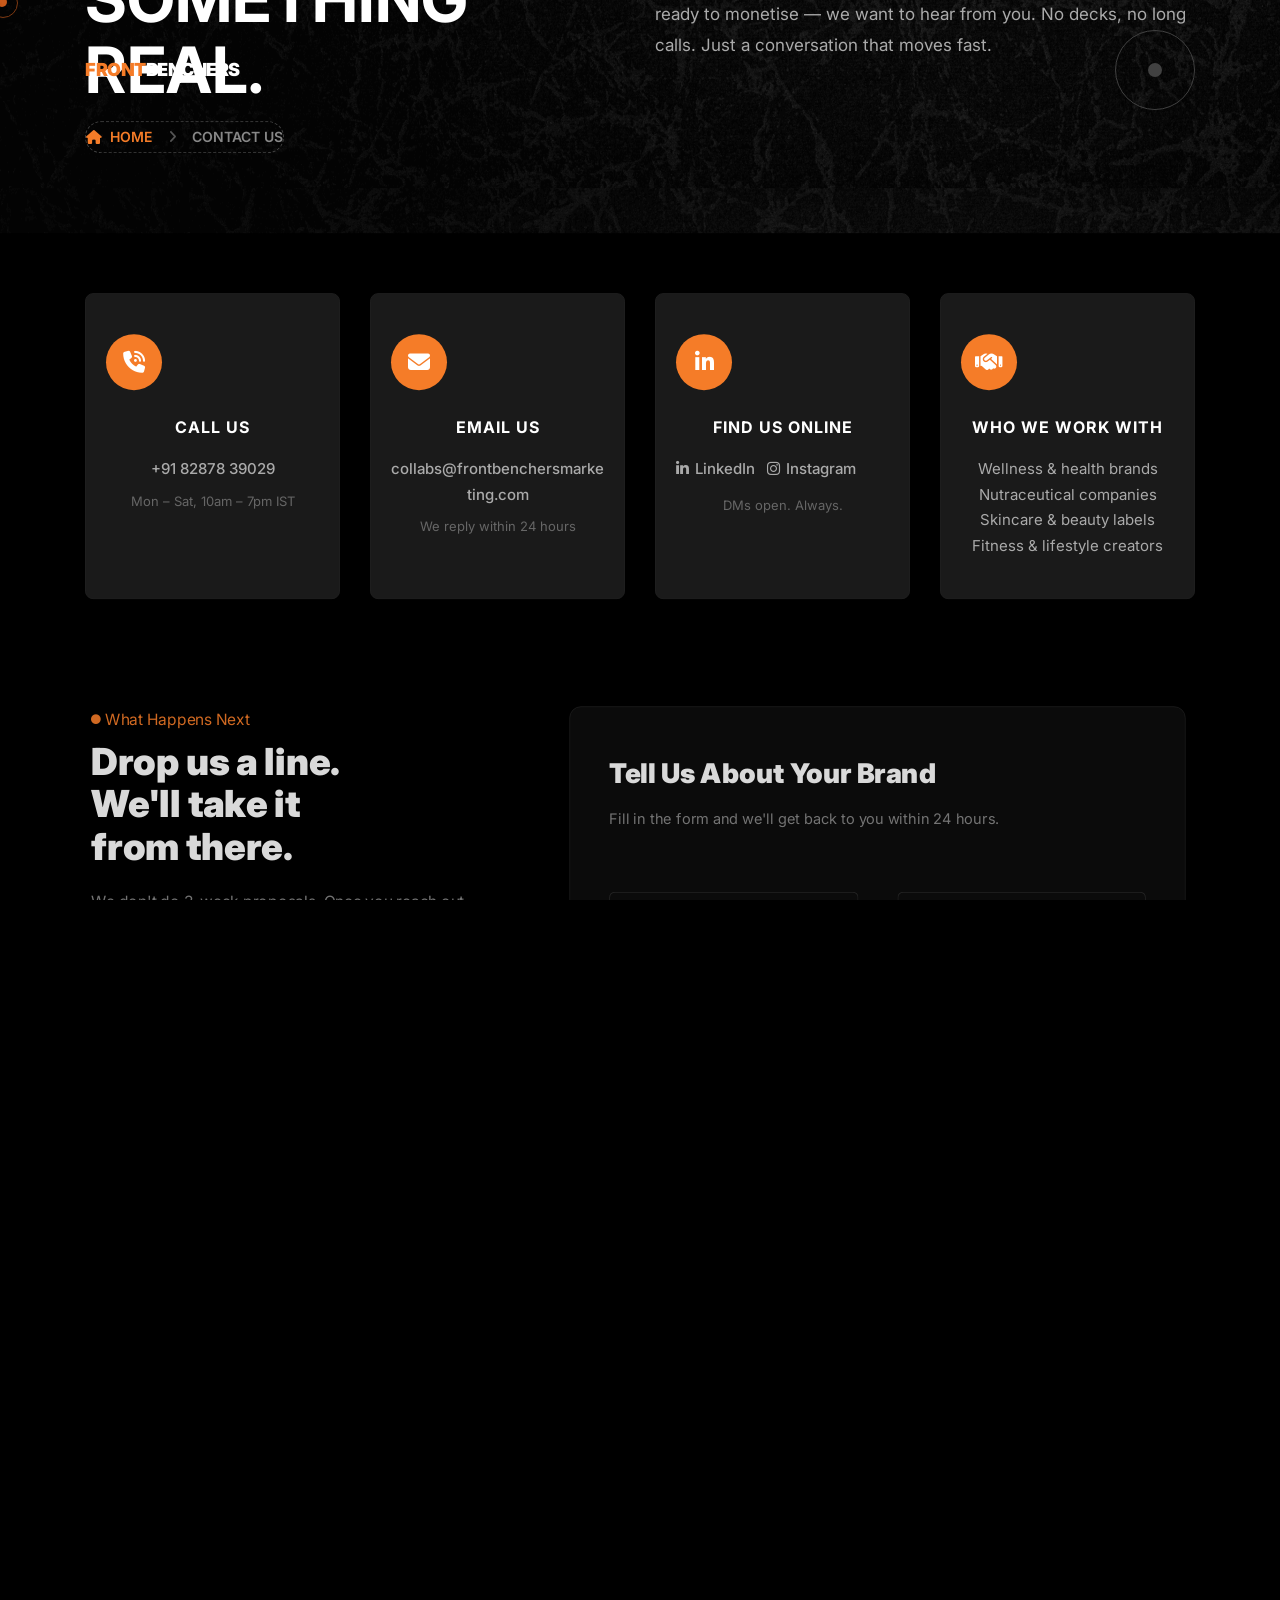
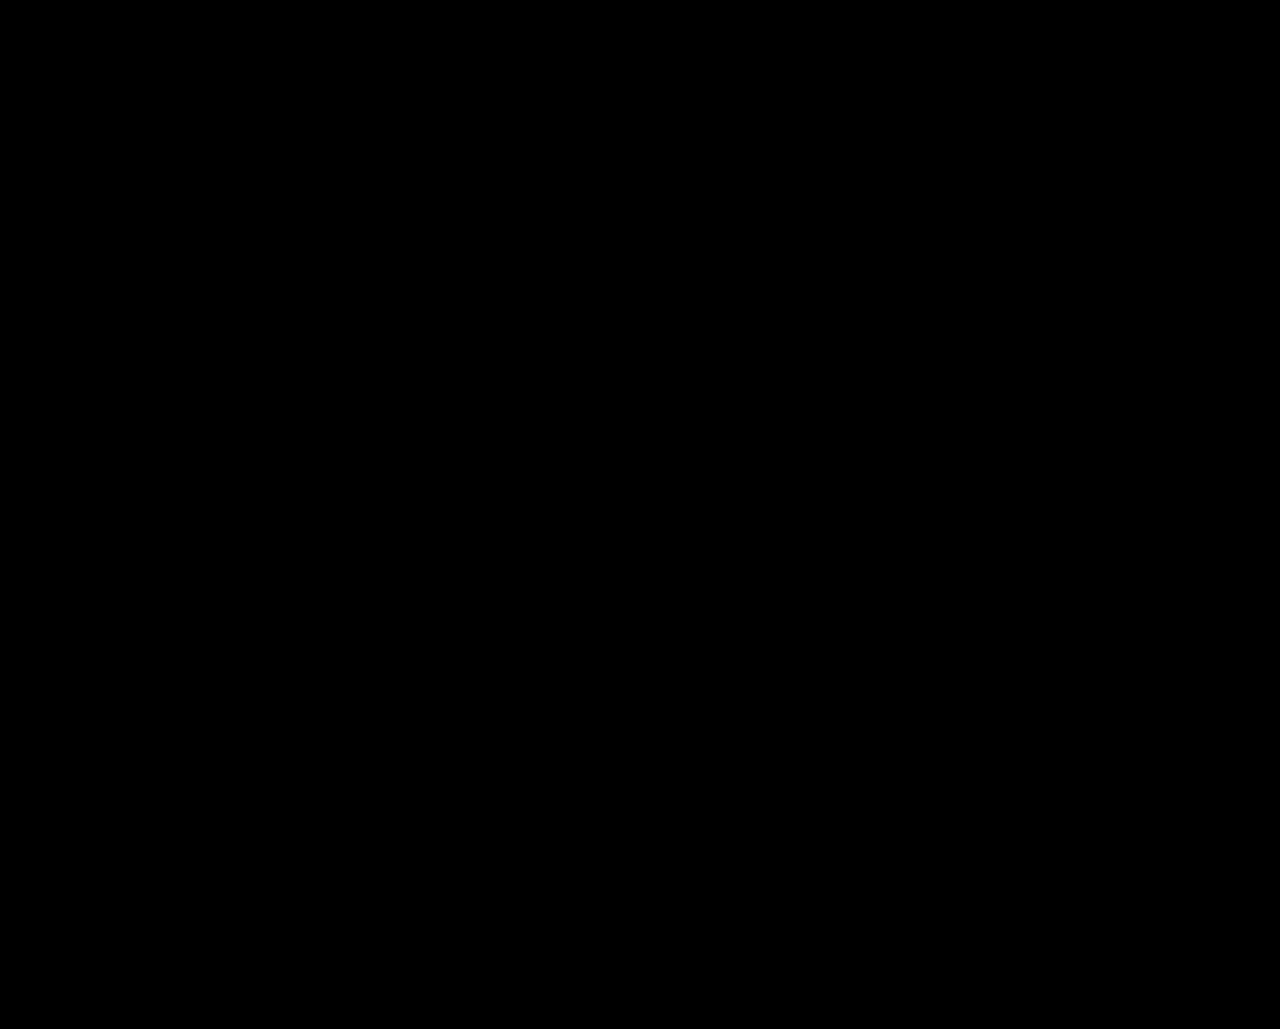
==== contact-us.html @ 35b7f0b0 "Initial commit: FrontBenchers website Static website for FrontBenchers Marketing — India's wellness " ====
<!DOCTYPE html>
<html lang="en">

<head>
   <meta charset="UTF-8">
   <meta http-equiv="X-UA-Compatible" content="IE=edge">
   <meta name="viewport" content="width=device-width, initial-scale=1.0">
   <link rel="shortcut icon" href="assets/images/favicon.png" type="image/x-icon">
   <title>Contact — FrontBenchers Wellness Influencer Marketing Agency</title>
   <meta name="keywords" content="contact frontbenchers, wellness influencer marketing agency contact, brand collaboration India">
   <meta name="description" content="Ready to connect your brand with India's top wellness creators? Reach out to FrontBenchers — we respond fast and get campaigns moving.">
   <link rel="stylesheet" href="assets/vendor/bootstrap/css/bootstrap.min.css">
   <link rel="stylesheet" href="assets/vendor/glyyphter/css/xpovio.css">
   <link rel="stylesheet" href="assets/vendor/font-awesome/css/all.css">
   <link rel="stylesheet" href="assets/vendor/nice-select/css/nice-select.css">
   <link rel="stylesheet" href="assets/vendor/magnific-popup/css/magnific-popup.css">
   <link rel="stylesheet" href="assets/vendor/slick/css/slick.css">
   <link rel="stylesheet" href="assets/css/main.min.css">
   <style>
      /* ===== FrontBenchers Brand Overrides ===== */
      .btn--primary,
      .btn--primary:hover { background: #f57c28 !important; border-color: #f57c28 !important; }
      .sub-title, .sub-title i, a.sub-title { color: #f57c28 !important; }
      .progress-wrap svg path { stroke: #f57c28 !important; }

      /* ===== FrontBenchers text logo ===== */
      .fb-logo { display: flex; align-items: center; gap: 0; text-decoration: none !important; line-height: 1; }
      .fb-logo span.fb-logo-front { font-size: 18px; font-weight: 900; letter-spacing: -0.5px; color: #f57c28; font-family: 'Inter', sans-serif; }
      .fb-logo span.fb-logo-benchers { font-size: 18px; font-weight: 900; letter-spacing: -0.5px; color: #fff; font-family: 'Inter', sans-serif; }

      /* ===== Contact info cards ===== */
      .contact-m__single { padding: 36px 28px; border: 1px solid #1e1e1e; border-radius: 8px; height: 100%; transition: border-color 0.3s; }
      .contact-m__single:hover { border-color: #f57c28; }
      .contact-m__single .thumb { width: 56px; height: 56px; background: #f57c28; border-radius: 50%; display: flex; align-items: center; justify-content: center; margin-bottom: 20px; }
      .contact-m__single .thumb i { font-size: 22px; color: #fff; }
      .contact-m__single h4 { font-size: 16px; font-weight: 700; text-transform: uppercase; letter-spacing: 1px; margin-bottom: 12px; color: #fff; }
      .contact-m__single p, .contact-m__single a { color: #aaa; font-size: 15px; line-height: 1.7; display: block; transition: color 0.3s; }
      .contact-m__single a:hover { color: #f57c28; }

      /* ===== Contact form ===== */
      .contact-main__form h3 { font-size: 28px; font-weight: 800; margin-bottom: 12px; }
      .contact-main__form .group-input { margin-bottom: 16px; }
      .contact-main__form .group-wrapper { display: grid; grid-template-columns: 1fr 1fr; gap: 16px; margin-bottom: 16px; }
      @media (max-width: 575px) { .contact-main__form .group-wrapper { grid-template-columns: 1fr; } }
      .contact-main__form input,
      .contact-main__form textarea,
      .contact-main__form select { width: 100%; background: #111; border: 1px solid #2a2a2a; color: #fff; padding: 14px 18px; border-radius: 6px; font-size: 15px; outline: none; transition: border-color 0.3s; }
      .contact-main__form input:focus,
      .contact-main__form textarea:focus { border-color: #f57c28; }
      .contact-main__form textarea { height: 160px; resize: vertical; }
      .contact-main__form select option { background: #111; color: #fff; }

      /* ===== Banner ===== */
      .cmn-banner { padding: 140px 0 80px; }
      .cmn-banner h2 { font-size: clamp(40px, 5vw, 72px); font-weight: 900; margin-bottom: 16px; line-height: 1.1; }
      .cmn-banner .breadcrumb { background: transparent; padding: 0; margin: 0; }
      .cmn-banner .breadcrumb-item a { color: #f57c28; }
      .cmn-banner .breadcrumb-item.active { color: #888; }
      .cmn-banner .breadcrumb-item + .breadcrumb-item::before { color: #555; }
      .cmn-banner .primary-text { color: #aaa; font-size: 17px; line-height: 1.8; }

      /* ===== Social links ===== */
      .contact-social-links { display: flex; gap: 12px; margin-top: 8px; flex-wrap: wrap; }
      .contact-social-links a { color: #aaa; font-size: 15px; display: flex; align-items: center; gap: 6px; transition: color 0.3s; text-decoration: none; }
      .contact-social-links a:hover { color: #f57c28; }

      /* ===== Process steps ===== */
      .process-step { display: flex; gap: 16px; align-items: flex-start; }
      .process-step__num { width: 36px; height: 36px; background: #f57c28; border-radius: 50%; display: flex; align-items: center; justify-content: center; font-weight: 900; font-size: 13px; color: #fff; flex-shrink: 0; }
      .process-step__title { color: #fff; font-weight: 700; margin-bottom: 4px; font-size: 15px; }
      .process-step__desc { color: #888; font-size: 14px; line-height: 1.6; margin: 0; }

      /* ===== Footer contact — always stacked ===== */
      .footer__single-meta { display: flex !important; flex-direction: column !important; gap: 10px !important; align-items: flex-start !important; }
      .footer__single-meta a { display: block !important; white-space: normal !important; word-break: break-word !important; }

      /* ===== Brand marquee ===== */
      @keyframes marquee { 0% { transform: translateX(0); } 100% { transform: translateX(-50%); } }
      .brand-marquee-track { display: flex; gap: 60px; white-space: nowrap; animation: marquee 22s linear infinite; }
      .brand-marquee-label { font-size: 13px; font-weight: 700; letter-spacing: 3px; color: #333; text-transform: uppercase; }
      .brand-marquee-dot { color: #f57c28; font-size: 18px; }
   </style>
</head>

<body>
<div class="my-app">

   <div id="preloader"><div id="loader"></div></div>
   <div class="mouseCursor cursor-outer"></div>
   <div class="mouseCursor cursor-inner"><span>Drag</span></div>

   <!-- ======= HEADER ======= -->
   <header class="header">
      <div class="primary-navbar secondary--navbar">
         <div class="container">
            <div class="row">
               <div class="col-12">
                  <nav class="navbar p-0">
                     <div class="navbar__logo">
                        <a href="index.html" aria-label="home" class="fb-logo">
                           <span class="fb-logo-front">FRONT</span><span class="fb-logo-benchers">BENCHERS</span>
                        </a>
                     </div>
                     <div class="navbar__options">
                        <button class="open-offcanvas-nav d-flex" aria-label="toggle menu" title="open menu"></button>
                     </div>
                  </nav>
               </div>
            </div>
         </div>
      </div>
   </header>

   <!-- ======= OFFCANVAS NAV ======= -->
   <div class="offcanvas-nav">
      <div class="offcanvas-menu">
         <nav class="offcanvas-menu__wrapper">
            <div class="offcanvas-menu__header nav-fade">
               <div class="logo">
                  <a href="index.html" class="fb-logo">
                     <span class="fb-logo-front">FRONT</span><span class="fb-logo-benchers">BENCHERS</span>
                  </a>
               </div>
               <a href="javascript:void(0)" class="close-offcanvas-menu" aria-label="close menu">
                  <i class="fa-light fa-xmark-large"></i>
               </a>
            </div>
            <div class="offcanvas-menu__list">
               <div class="navbar__menu">
                  <ul>
                     <li class="navbar__item nav-fade"><a href="index.html">Home</a></li>
                     <li class="navbar__item nav-fade"><a href="about-us.html">About Us</a></li>
                     <li class="navbar__item nav-fade"><a href="our-services.html">Services</a></li>
                     <li class="navbar__item nav-fade"><a href="our-projects.html">Work</a></li>
                     <li class="navbar__item nav-fade"><a href="blog.html">Blog</a></li>
                     <li class="navbar__item nav-fade"><a href="contact-us.html">Contact</a></li>
                  </ul>
               </div>
            </div>
            <div class="offcanvas-menu__options nav-fade">
               <div class="offcanvas__mobile-options d-flex">
                  <a href="contact-us.html" class="btn btn--secondary">Get in Touch</a>
               </div>
            </div>
            <div class="offcanvas-menu__social social nav-fade">
               <a href="https://www.linkedin.com/company/frontbenchers-marketing" target="_blank" aria-label="LinkedIn">
                  <i class="fa-brands fa-linkedin-in"></i>
               </a>
               <a href="https://www.instagram.com/" target="_blank" aria-label="Instagram">
                  <i class="fa-brands fa-instagram"></i>
               </a>
            </div>
         </nav>
      </div>
      <div class="offcanvas-nav__backdrop"></div>
   </div>

   <div id="smooth-wrapper">
      <div id="smooth-content">
         <main>

            <!-- ======= PAGE BANNER ======= -->
            <section class="cmn-banner" data-background="assets/images/banner/cmn-banner-bg.png">
               <div class="container">
                  <div class="row gaper align-items-center">
                     <div class="col-12 col-lg-6">
                        <p class="sub-title title-anim"><i class="fa-solid fa-circle-small"></i> Get In Touch</p>
                        <h2 class="title title-anim">Let's Build<br>Something Real.</h2>
                        <nav aria-label="breadcrumb">
                           <ol class="breadcrumb">
                              <li class="breadcrumb-item">
                                 <a href="index.html"><i class="fa-solid fa-house"></i> Home</a>
                              </li>
                              <li class="breadcrumb-item active" aria-current="page">Contact Us</li>
                           </ol>
                        </nav>
                     </div>
                     <div class="col-12 col-lg-6">
                        <p class="primary-text">Whether you're a wellness brand looking to scale, or a creator ready to monetise — we want to hear from you. No decks, no long calls. Just a conversation that moves fast.</p>
                     </div>
                  </div>
               </div>
            </section>

            <!-- ======= CONTACT INFO CARDS ======= -->
            <section class="section contact-m fade-wrapper" style="padding-top: 60px; padding-bottom: 0;">
               <div class="container">
                  <div class="row gaper">

                     <div class="col-12 col-sm-6 col-xl-3">
                        <div class="contact-m__single fade-top">
                           <div class="thumb"><i class="fa-solid fa-phone-volume"></i></div>
                           <div class="content">
                              <h4>Call Us</h4>
                              <a href="tel:+918287839029">+91 82878 39029</a>
                              <p style="font-size:13px; margin-top:8px; color: #666;">Mon – Sat, 10am – 7pm IST</p>
                           </div>
                        </div>
                     </div>

                     <div class="col-12 col-sm-6 col-xl-3">
                        <div class="contact-m__single fade-top">
                           <div class="thumb"><i class="fa-solid fa-envelope"></i></div>
                           <div class="content">
                              <h4>Email Us</h4>
                              <a href="mailto:collabs@frontbenchersmarketing.com" style="word-break: break-word;">collabs@frontbenchersmarketing.com</a>
                              <p style="font-size:13px; margin-top:8px; color: #666;">We reply within 24 hours</p>
                           </div>
                        </div>
                     </div>

                     <div class="col-12 col-sm-6 col-xl-3">
                        <div class="contact-m__single fade-top">
                           <div class="thumb"><i class="fa-brands fa-linkedin-in"></i></div>
                           <div class="content">
                              <h4>Find Us Online</h4>
                              <div class="contact-social-links">
                                 <a href="https://www.linkedin.com/company/frontbenchers-marketing" target="_blank">
                                    <i class="fa-brands fa-linkedin-in"></i> LinkedIn
                                 </a>
                                 <a href="https://www.instagram.com/" target="_blank">
                                    <i class="fa-brands fa-instagram"></i> Instagram
                                 </a>
                              </div>
                              <p style="font-size:13px; margin-top:12px; color: #666;">DMs open. Always.</p>
                           </div>
                        </div>
                     </div>

                     <div class="col-12 col-sm-6 col-xl-3">
                        <div class="contact-m__single fade-top">
                           <div class="thumb"><i class="fa-solid fa-handshake"></i></div>
                           <div class="content">
                              <h4>Who We Work With</h4>
                              <p>Wellness &amp; health brands<br>Nutraceutical companies<br>Skincare &amp; beauty labels<br>Fitness &amp; lifestyle creators</p>
                           </div>
                        </div>
                     </div>

                  </div>

                  <!-- ======= FORM + PROCESS ======= -->
                  <div class="row gaper align-items-start" style="margin-top: 80px;">

                     <!-- Left: Process -->
                     <div class="col-12 col-lg-5">
                        <div class="fade-top" style="padding-right: 20px;">
                           <p class="sub-title"><i class="fa-solid fa-circle-small"></i> What Happens Next</p>
                           <h3 style="font-size: clamp(28px, 3vw, 44px); font-weight: 900; line-height: 1.15; margin-bottom: 20px;">Drop us a line.<br>We'll take it<br>from there.</h3>
                           <p style="color: #888; font-size: 16px; line-height: 1.8; margin-bottom: 36px;">We don't do 3-week proposals. Once you reach out, here's how it goes:</p>

                           <div style="display: flex; flex-direction: column; gap: 28px;">
                              <div class="process-step">
                                 <div class="process-step__num">01</div>
                                 <div>
                                    <p class="process-step__title">We review your brief</p>
                                    <p class="process-step__desc">Within 24 hours, our team reads your message and matches it to the right creators and strategy.</p>
                                 </div>
                              </div>
                              <div class="process-step">
                                 <div class="process-step__num">02</div>
                                 <div>
                                    <p class="process-step__title">Quick discovery call</p>
                                    <p class="process-step__desc">30 minutes. We understand your goals, budget, and timeline. No jargon, no fluff.</p>
                                 </div>
                              </div>
                              <div class="process-step">
                                 <div class="process-step__num">03</div>
                                 <div>
                                    <p class="process-step__title">Campaign proposal</p>
                                    <p class="process-step__desc">Curated creator recommendations, campaign structure, and projected results — within 48 hours.</p>
                                 </div>
                              </div>
                           </div>

                           <div style="display: grid; grid-template-columns: 1fr 1fr; gap: 24px; margin-top: 52px; padding-top: 40px; border-top: 1px solid #1e1e1e;">
                              <div>
                                 <span style="font-size: 42px; font-weight: 900; color: #f57c28; display: block; line-height: 1; margin-bottom: 6px;">85+</span>
                                 <span style="color: #888; font-size: 12px; text-transform: uppercase; letter-spacing: 1.5px;">Brand Partners</span>
                              </div>
                              <div>
                                 <span style="font-size: 42px; font-weight: 900; color: #f57c28; display: block; line-height: 1; margin-bottom: 6px;">50+</span>
                                 <span style="color: #888; font-size: 12px; text-transform: uppercase; letter-spacing: 1.5px;">Wellness Creators</span>
                              </div>
                           </div>
                        </div>
                     </div>

                     <!-- Right: Form -->
                     <div class="col-12 col-lg-7">
                        <div class="contact-main__form fade-top" style="background: #0d0d0d; border: 1px solid #1e1e1e; border-radius: 12px; padding: 48px 40px;">
                           <h3>Tell Us About Your Brand</h3>
                           <p style="color: #888; margin-bottom: 32px; font-size: 15px;">Fill in the form and we'll get back to you within 24 hours.</p>
                           <form action="#" method="post" class="section__content-cta">

                              <div class="group-wrapper">
                                 <div class="group-input">
                                    <input type="text" name="contact-name" id="contactName" placeholder="Your Name *" required>
                                 </div>
                                 <div class="group-input">
                                    <input type="email" name="contact-email" id="contactEmail" placeholder="Email Address *" required>
                                 </div>
                              </div>

                              <div class="group-wrapper">
                                 <div class="group-input">
                                    <input type="text" name="brand-name" id="brandName" placeholder="Brand / Company Name">
                                 </div>
                                 <div class="group-input">
                                    <input type="tel" name="phone" id="phoneNum" placeholder="Phone Number">
                                 </div>
                              </div>

                              <div class="group-input">
                                 <select name="inquiry-type" id="inquiryType">
                                    <option value="">I'm a...</option>
                                    <option value="brand">Wellness / Health Brand</option>
                                    <option value="creator">Content Creator / Influencer</option>
                                    <option value="startup">Health Startup</option>
                                    <option value="other">Other</option>
                                 </select>
                              </div>

                              <div class="group-input">
                                 <select name="campaign-type" id="campaignType">
                                    <option value="">What are you looking for?</option>
                                    <option value="influencer-campaign">Influencer Campaign</option>
                                    <option value="creator-discovery">Creator Discovery</option>
                                    <option value="community-building">Community Building</option>
                                    <option value="brand-consulting">Brand Consulting</option>
                                    <option value="not-sure">Not sure yet — let's talk</option>
                                 </select>
                              </div>

                              <div class="group-input">
                                 <textarea name="contact-message" id="contactMessage" placeholder="Tell us about your brand, goals, or any specific campaign ideas you have in mind..."></textarea>
                              </div>

                              <div class="form-cta justify-content-start">
                                 <button type="submit" class="btn btn--primary" style="padding: 16px 40px; font-size: 15px;">
                                    Send Message &nbsp;<i class="fa-solid fa-arrow-right"></i>
                                 </button>
                              </div>

                           </form>
                        </div>
                     </div>

                  </div>
               </div>
            </section>

            <!-- ======= BRAND LOGOS MARQUEE ======= -->
            <div style="padding: 80px 0 0; overflow: hidden; border-top: 1px solid #1a1a1a; margin-top: 100px;">
               <div class="brand-marquee-track">
                  <span class="brand-marquee-label">Minimalist</span>
                  <span class="brand-marquee-dot">✦</span>
                  <span class="brand-marquee-label">Terra Origin</span>
                  <span class="brand-marquee-dot">✦</span>
                  <span class="brand-marquee-label">Chemist At Play</span>
                  <span class="brand-marquee-dot">✦</span>
                  <span class="brand-marquee-label">Dot &amp; Key</span>
                  <span class="brand-marquee-dot">✦</span>
                  <span class="brand-marquee-label">Food Strong</span>
                  <span class="brand-marquee-dot">✦</span>
                  <span class="brand-marquee-label">Samsung</span>
                  <span class="brand-marquee-dot">✦</span>
                  <span class="brand-marquee-label">Minimalist</span>
                  <span class="brand-marquee-dot">✦</span>
                  <span class="brand-marquee-label">Terra Origin</span>
                  <span class="brand-marquee-dot">✦</span>
                  <span class="brand-marquee-label">Chemist At Play</span>
                  <span class="brand-marquee-dot">✦</span>
                  <span class="brand-marquee-label">Dot &amp; Key</span>
                  <span class="brand-marquee-dot">✦</span>
                  <span class="brand-marquee-label">Food Strong</span>
                  <span class="brand-marquee-dot">✦</span>
                  <span class="brand-marquee-label">Samsung</span>
                  <span class="brand-marquee-dot">✦</span>
               </div>
            </div>

         </main>

         <!-- ======= FOOTER ======= -->
         <footer class="footer section pb-0" data-background="assets/images/footer/footer-bg.png">
            <div class="container">
               <div class="row gaper">
                  <div class="col-12 col-lg-5 col-xl-6">
                     <div class="footer__single">
                        <a href="index.html" class="logo fb-logo"><span class="fb-logo-front">FRONT</span><span class="fb-logo-benchers">BENCHERS</span></a>
                        <div class="footer__single-meta">
                           <a href="mailto:collabs@frontbenchersmarketing.com">
                              <i class="fa-sharp fa-solid fa-envelope"></i> collabs@frontbenchersmarketing.com
                           </a>
                           <a href="tel:+918287839029">
                              <i class="fa-sharp fa-solid fa-phone-volume"></i> +91 82878 39029
                           </a>
                           <a href="https://www.linkedin.com/company/frontbenchers-marketing" target="_blank">
                              <i class="fa-brands fa-linkedin-in"></i> LinkedIn
                           </a>
                        </div>
                        <div class="footer__cta text-start">
                           <a href="contact-us.html" class="btn btn--secondary">Get in Touch</a>
                        </div>
                     </div>
                  </div>
                  <div class="col-12 col-lg-2 col-xl-2">
                     <div class="footer__single">
                        <div class="footer__single-intro"><h5>Explore</h5></div>
                        <div class="footer__single-content">
                           <ul>
                              <li><a href="about-us.html">About Us</a></li>
                              <li><a href="our-services.html">Services</a></li>
                              <li><a href="our-projects.html">Work</a></li>
                              <li><a href="blog.html">Blog</a></li>
                              <li><a href="contact-us.html">Contact</a></li>
                           </ul>
                        </div>
                     </div>
                  </div>
                  <div class="col-12 col-lg-5 col-xl-4">
                     <div class="footer__single">
                        <div class="footer__single-intro"><h5>Stay In The Loop</h5></div>
                        <div class="footer__single-content">
                           <p>Join our newsletter for wellness marketing insights, creator stories, and campaign ideas delivered to your inbox.</p>
                           <div class="footer__single-form">
                              <form action="#" method="post">
                                 <div class="input-email">
                                    <input type="email" name="newsletter-email" placeholder="Enter Your Email">
                                    <button type="submit" aria-label="subscribe"><i class="fa-regular fa-paper-plane"></i></button>
                                 </div>
                              </form>
                           </div>
                        </div>
                     </div>
                  </div>
               </div>
               <div class="row">
                  <div class="col-12">
                     <div class="footer__copyright">
                        <div class="row align-items-center gaper">
                           <div class="col-12 col-lg-8">
                              <div class="footer__copyright-text text-center text-lg-start">
                                 <p>Copyright &copy; <span id="copyYear"></span> FrontBenchers Marketing. All Rights Reserved.</p>
                              </div>
                           </div>
                           <div class="col-12 col-lg-4">
                              <div class="footer__copyright-social social justify-content-center justify-content-lg-end">
                                 <a href="https://www.linkedin.com/company/frontbenchers-marketing" target="_blank" aria-label="LinkedIn"><i class="fa-brands fa-linkedin-in"></i></a>
                                 <a href="https://www.instagram.com/" target="_blank" aria-label="Instagram"><i class="fa-brands fa-instagram"></i></a>
                              </div>
                           </div>
                        </div>
                     </div>
                  </div>
               </div>
            </div>
         </footer>

      </div>
   </div>

   <button class="progress-wrap" aria-label="scroll indicator" title="go to top">
      <span></span>
      <svg class="progress-circle svg-content" width="100%" height="100%" viewBox="-1 -1 102 102">
         <path d="M50,1 a49,49 0 0,1 0,98 a49,49 0 0,1 0,-98" />
      </svg>
   </button>

   <script src="assets/vendor/jquery/jquery-3.7.0.min.js"></script>
   <script src="assets/vendor/bootstrap/js/bootstrap.bundle.min.js"></script>
   <script src="assets/vendor/nice-select/js/jquery.nice-select.min.js"></script>
   <script src="assets/vendor/magnific-popup/js/jquery.magnific-popup.min.js"></script>
   <script src="assets/vendor/slick/js/slick.min.js"></script>
   <script src="assets/vendor/images-loaded/imagesloaded.pkgd.min.js"></script>
   <script src="assets/vendor/isotope/isotope.pkgd.min.js"></script>
   <script src="assets/vendor/gsap/chroma.min.js"></script>
   <script src="assets/vendor/gsap/SplitText.min.js"></script>
   <script src="assets/vendor/gsap/ScrollSmoother.min.js"></script>
   <script src="assets/vendor/gsap/ScrollToPlugin.min.js"></script>
   <script src="assets/vendor/gsap/ScrollTrigger.min.js"></script>
   <script src="assets/vendor/gsap/gsap.min.js"></script>
   <script src="assets/vendor/vanilla-tilt/tilt.jquery.js"></script>
   <script src="assets/js/plugins.js"></script>
   <script src="assets/js/main.js"></script>
</body>

</html>
---- assets/vendor/glyyphter/css/xpovio.css ----
/* Generated by Glyphter (http://www.glyphter.com) on  Tue Jul 04 2023*/
@font-face {
    font-family: 'xtrem';
    src: url('../fonts/xtrem.eot');
    src: url('../fonts/xtrem.eot?#iefix') format('embedded-opentype'),
         url('../fonts/xtrem.woff') format('woff'),
         url('../fonts/xtrem.ttf') format('truetype'),
         url('../fonts/xtrem.svg#xtrem') format('svg');
    font-weight: normal;
    font-style: normal;
}
[class*='icon-']:before{
	display: inline-block;
   font-family: 'xtrem';
   font-style: normal;
   font-weight: normal;
   line-height: 1;
   -webkit-font-smoothing: antialiased;
   -moz-osx-font-smoothing: grayscale
}
.icon-arrow-top-right:before{content:'\0041';}
---- assets/css/main.min.css ----
@import"https://fonts.googleapis.com/css2?family=Inter:wght@100;200;300;400;500;600;700;800;900&display=swap";:root{--inter: "Inter", sans-serif;--theme-font: var(--inter);--theme-bg: #000000;--theme-color: #ffffff;--white: #ffffff;--black: #000000;--primary-color: #ff7425;--secondary-color: #757575;--tertiary-color: #0e0e0e;--quaternary-color: #040404;--quinary-color: #c1c1c1;--senary-color: #191919;--septenary-color: #101010;--octonary-color: #1a1a1a;--nonary-color: #d9d9d9;--transition: all 0.3s ease-in-out;--shadow: 0 0 12px rgba(0, 0, 0, 0.1);--shadow-secondary: 0 0 31px rgba(0, 0, 0, 0.1)}*{margin:0px;padding:0px;box-sizing:border-box}*::-moz-selection{color:#fff;background-color:#1770c8}*::selection{color:#fff;background-color:#1770c8}html{scroll-behavior:smooth}body{font-family:var(--theme-font);font-size:16px;line-height:0px;font-weight:400;color:var(--theme-color);background-color:var(--theme-bg);overflow-x:clip;max-width:100vw}body::-webkit-scrollbar{width:5px}body::-webkit-scrollbar-track{background-color:#cae6f7;border-radius:5px}body::-webkit-scrollbar-button,body::-webkit-scrollbar-thumb{background-color:var(--primary-color);border-radius:5px}.body-active{height:100vh;overflow:clip}.my-app{position:relative;min-width:100vw;min-height:100vh;max-width:100vw;max-height:100vh;overflow-x:clip}button{background-color:rgba(0,0,0,0);border:0px;outline:0px}a,button{text-decoration:none;display:inline-flex;align-items:center;gap:8px;outline:0px;border:0px;transition:var(--transition);cursor:pointer}a i,button i{font-size:inherit;line-height:inherit;color:inherit;transition:none}a:hover,button:hover{text-decoration:none;border:0px;outline:0px}a:focus,button:focus{box-shadow:none;outline:0px}ul,ol{list-style-type:none;list-style-position:inside;margin:0px;padding:0px}hr,blockquote,textarea{margin:0px}input,textarea{border:0px;outline:0px}input:focus,textarea:focus{box-shadow:none}input::-webkit-outer-spin-button,input::-webkit-inner-spin-button{-webkit-appearance:none;margin:0px}input[type=number]{-moz-appearance:textfield;-webkit-appearance:textfield;appearance:textfield}input[type=checkbox]{width:initial;height:initial}textarea{min-height:150px;resize:none}table{border-collapse:collapse;border-spacing:0px}iframe{border:0px;width:100%}h1,h2,h3,h4,h5,h6,p{font-family:var(--inter);padding:0px;margin:0px;color:var(--theme-color)}.container{padding-left:15px !important;padding-right:15px !important}.container-fluid{padding-left:15px !important;padding-right:15px !important}.row{margin-left:-15px !important;margin-right:-15px !important}.row>*{padding-left:15px !important;padding-right:15px !important}p,th,td,li,input,textarea,select,label,blockquote,span{font-size:16px;line-height:30px;font-weight:400;color:var(--theme-color)}.primary-text{font-size:20px;line-height:30px}.secondary-text{font-size:28px;line-height:38px}.tertiary-text{font-size:14px;line-height:24px}a,button{font-size:16px;line-height:18px;color:var(--theme-color);font-weight:500;cursor:pointer}a:hover,button:hover{color:var(--primary-color)}h1,.h1{font-size:100px;line-height:130px}.light-title{font-size:75px;line-height:85px}.light-title-lg{font-size:30px;line-height:40px}h2{font-size:55px;line-height:70px}h3{font-size:40px;line-height:50px}h4{font-size:24px;line-height:34px}h5{font-size:20px;line-height:30px}h6{font-size:16px;line-height:24px}h1 a,h1 span,h2 a,h2 span,h3 a,h3 span,h4 a,h4 span,h5 a,h5 span,h6 a,h6 span,p a,p span{font-family:inherit;font-size:inherit;line-height:inherit;font-weight:inherit;color:inherit}img{max-width:100%;height:auto;border:0px;outline:0px;-o-object-fit:cover;object-fit:cover}i{display:inline-flex;align-items:center;justify-content:center}.cursor-outer{margin-left:-12px;margin-top:-12px;width:30px;height:30px;border:1px solid var(--primary-color);box-sizing:border-box;z-index:10000000;opacity:.5;transition:all .14s ease-out;mix-blend-mode:difference}.cursor-outer.cursor-hover{opacity:0;transition:none}.cursor-outer.cursor-big{opacity:0}.mouseCursor{position:fixed;top:0;left:0;right:0;bottom:0;pointer-events:none;border-radius:50%;transform:translateZ(0);visibility:hidden;text-align:center}.mouseCursor.cursor-big{width:20px;height:20px;margin-left:-12px;margin-top:-12px}.cursor-inner{margin-left:-3px;margin-top:-3px;width:10px;height:10px;z-index:10000001;background-color:var(--primary-color);opacity:.8;transition:width .3s ease-in-out,height .3s ease-in-out,margin .3s ease-in-out,opacity .3s ease-in-out;mix-blend-mode:difference}.cursor-inner span{color:var(--theme-color);line-height:60px;opacity:0;text-transform:uppercase;letter-spacing:1px;font-size:12px}.cursor-inner.cursor-big span{opacity:1}.cursor-inner.cursor-hover{margin-left:-10px;margin-top:-10px;width:30px;height:30px;background-color:rgba(0,0,0,0);border:1px solid #686363;opacity:0}.unset{max-width:unset}.dir-rtl{direction:rtl}.bg-img{background-color:var(--theme-color);background-repeat:no-repeat;background-size:cover;background-position:center center}.slick-slide{margin:0px 15px}.slick-slide img{display:inline-block}.slick-list{margin:0px -15px}.fw-9{font-weight:900 !important}.fw-7{font-weight:700}.fw-6{font-weight:600}.fw-5{font-weight:500}.fw-4{font-weight:400}.text-primary{color:var(--primary-color)}.text-secondary{color:var(--secondary-color)}.text-tertiary{color:var(--tertiary-color)}.text-quaternary{color:var(--quaternary-color)}.text-quinary{color:var(--quinary-color)}.bg-primary{background-color:var(--primary-color)}.bg-secondary{background-color:var(--secondary-color)}.bg-tertiary{background-color:var(--tertiary-color)}.bg-quaternary{background-color:var(--quaternary-color)}.bg-quinary{background-color:var(--quinary-color)}.text-stroke{-webkit-text-fill-color:rgba(0,0,0,0);-webkit-text-stroke:2px var(--primary-color);font-family:sans-serif}.gaper{row-gap:30px}.section{padding:130px 0px}.section__cta{margin-top:65px;text-align:center}.section__content-cta{margin-top:60px}.banner__content{margin-top:-8px;text-align:center}.banner__content h6{letter-spacing:.15em;text-transform:uppercase;margin-bottom:16px;color:var(--theme-color);margin-bottom:22px}.banner__content h1{font-weight:700;color:var(--theme-color);margin-bottom:16px;text-transform:capitalize}.cta-group{display:flex;align-items:center;gap:24px;flex-wrap:wrap}.section__header{margin-bottom:60px}.section__header .sub-title{display:inline-flex;align-items:center;gap:12px;padding:12px 20px;line-height:1;border:1px solid #414141;color:var(--primary-color);border-radius:30px;margin-bottom:32px;text-transform:uppercase}.section__header .sub-title i{transform:rotate(-45deg)}.section__header .title{text-transform:capitalize;font-weight:700}.section__header--secondary{margin-bottom:60px}.section__content .sub-title{display:inline-flex;align-items:center;gap:12px;padding:12px 20px;line-height:1;border:1px solid #414141;color:var(--primary-color);border-radius:30px;margin-bottom:32px;text-transform:uppercase}.section__content .sub-title i{transform:rotate(-45deg)}.section__content .title{margin-bottom:30px;font-weight:700;text-transform:capitalize}.social{display:flex;align-items:center;justify-content:center;gap:24px;flex-wrap:wrap}.social li{display:inline-flex;align-items:center;justify-content:center}.social a{color:var(--tertiary-color);background-color:#f0efff;width:40px;min-width:40px;height:40px;border-radius:50%;display:flex;align-items:center;justify-content:center;font-size:16px}.social a:hover{color:var(--black);background-color:var(--primary-color)}@keyframes navLinkFade{from{opacity:0;transform:translateY(50px)}to{opacity:1;transform:translateY(0)}}@keyframes navLinkFadeReverse{from{opacity:0;transform:translateY(0px)}to{opacity:0;transform:translateY(100%)}}@keyframes rotateInfinite{from{transform:rotate(0deg)}to{transform:rotate(360deg)}}.slide-group{display:flex;align-items:center;gap:24px}.slide-btn{width:74px;min-width:74px;height:74px;border-radius:50%;display:flex;align-items:center;justify-content:center;border:1px solid #414141;transition:var(--transition);background-color:rgba(0,0,0,0);color:#414141;font-size:40px;z-index:2}.slide-btn:hover{color:var(--white);background-color:var(--primary-color);border:1px solid var(--primary-color)}.lines{overflow:hidden;z-index:-1;display:flex;justify-content:space-around;position:absolute;width:100%;height:100%;inset:0px;z-index:-3}.lines .line{width:1px;height:100%;min-height:100vh;top:0;background-color:#343434;z-index:-1}.vid-m{position:fixed;right:20px;bottom:40px;z-index:99;width:160px;height:285px;max-height:285px}.vid-m .vid-c{text-align:end}.vid-m video{width:100%;height:100%;max-height:285px;border-radius:20px}.vid-m button{width:34px;min-width:34px;height:34px;border-radius:50%;display:flex;align-items:center;justify-content:center;background-color:var(--primary-color);color:#000;font-size:14px;margin-left:auto;transform:translateY(50%);position:relative;z-index:9}.vid-m h5{position:absolute;top:30%;right:100%;padding:20px;background-color:var(--primary-color);color:#000;border-radius:20px 20px 0px 20px;line-height:0px;transform:translateX(30%)}.btn{padding:16px 32px;font-weight:700;border:1px solid var(--primary-color);border-radius:50px;text-transform:uppercase;color:var(--primary-color);position:relative;overflow:hidden}.btn:hover{border:1px solid var(--primary-color);color:var(--white)}.btn:focus{box-shadow:none;outline:0px}.btn--primary{z-index:1}.btn--primary::before{content:"";position:absolute;top:0px;right:0px;bottom:0px;width:0px;height:100%;background-color:var(--primary-color);transition:all .6s ease;z-index:-1}.btn--primary:hover{color:var(--black)}.btn--primary:hover::before{width:100%;left:0px}.btn--secondary{z-index:1;color:var(--white);border:1px solid #414141}.btn--secondary::before{content:"";position:absolute;top:0px;right:0px;bottom:0px;width:0px;height:100%;background-color:var(--primary-color);transition:all .6s ease;z-index:-1}.btn--secondary:hover{color:var(--black)}.btn--secondary:hover::before{width:100%;left:0px}.btn--tertiary{z-index:1;color:var(--primary-color);border:1px solid #000 !important;background-color:#181818;gap:20px;display:inline-flex;align-items:center;text-transform:capitalize}.btn--tertiary::before{content:"";position:absolute;top:0px;right:0px;bottom:0px;width:0px;height:100%;background-color:var(--primary-color);transition:all .6s ease;z-index:-1}.btn--tertiary:hover{border:1px solid var(--primary-color);color:var(--black)}.btn--tertiary:hover::before{width:100%;left:0px}.progress-wrap{position:fixed;right:30px;bottom:30px;height:50px;width:50px;cursor:pointer;display:block;border-radius:50px;background-color:#1f1f1f;box-shadow:inset 0 0 0 8px #1f1f1f;z-index:10000;opacity:0;visibility:hidden;transform:translateY(15px);transition:all 200ms linear;z-index:999;overflow:hidden}.progress-wrap span{position:absolute;top:50%;left:50%;transform:translate(-50%, -50%);width:34px;height:34px;background-color:var(--white);border-radius:50%;overflow:hidden}.progress-wrap span::after{content:"";font-family:"Font Awesome 6 Pro";font-weight:900;position:absolute;text-align:center;line-height:34px;font-size:16px;border-radius:50%;color:var(--primary-color);left:50%;top:50%;transform:translate(-50%, 200%);height:34px;width:34px;cursor:pointer;display:block;z-index:1;transition:all 200ms linear}.progress-wrap span::before{position:absolute;content:"";font-family:"Font Awesome 6 Pro";font-weight:900;text-align:center;line-height:34px;font-size:16px;border-radius:50%;color:var(--primary-color);left:50%;top:50%;transform:translate(-50%, -50%);height:34px;width:34px;cursor:pointer;display:block;z-index:2;transition:all 200ms linear}.progress-wrap:hover span::before{transform:translate(-50%, -200%)}.progress-wrap:hover span::after{transform:translate(-50%, -50%)}.progress-wrap path{fill:none}.progress-wrap .progress-circle path{stroke:var(--primary-color);stroke-width:4;box-sizing:content-box;transition:all 200ms linear}.active-progress{opacity:1;visibility:visible;transform:translateY(0)}.video-modal-btn a{width:84px;min-width:84px;height:84px;border-radius:50%;display:flex;align-items:center;justify-content:center;background-color:var(--primary-color);font-size:20px;color:var(--white)}@keyframes wave{0%{transform:translate(-50%, -50%) scale(0.6)}50%{transform:translate(-50%, -50%) scale(1.2)}100%{transform:translate(-50%, -50%) scale(1.7);opacity:0}}.input-email{position:relative;display:flex;align-items:center;gap:16px;border:1px solid #c1c1c1}.input-email input{flex-grow:1;background-color:rgba(0,0,0,0);padding:16px 30px;width:calc(100% - 80px)}.input-email button{width:60px;min-width:60px;display:inline-flex;align-items:center;justify-content:center;font-size:24px}#preloader{position:fixed;top:0;left:0;width:100%;height:100%;z-index:999999;background-color:var(--theme-bg)}#loader{display:block;position:relative;left:50%;top:50%;width:150px;height:150px;margin:-75px 0 0 -75px;border-radius:50%;border:3px solid rgba(0,0,0,0);border-top-color:#9370db;animation:spin 2s linear infinite}#loader:before{content:"";position:absolute;top:5px;left:5px;right:5px;bottom:5px;border-radius:50%;border:3px solid rgba(0,0,0,0);border-top-color:#ba55d3;animation:spin 3s linear infinite}#loader:after{content:"";position:absolute;top:15px;left:15px;right:15px;bottom:15px;border-radius:50%;border:3px solid rgba(0,0,0,0);border-top-color:#f0f;animation:spin 1.5s linear infinite}@keyframes spin{0%{transform:rotate(0deg)}100%{transform:rotate(360deg)}}.primary-navbar{position:fixed;top:0px;left:0px;right:0px;width:100%;z-index:999}.primary-navbar .navbar{display:flex;align-items:center;justify-content:space-between;gap:60px;flex-wrap:wrap}.primary-navbar .navbar__menu{flex-grow:1}.primary-navbar .navbar__menu>ul{display:flex;align-items:center;justify-content:flex-end}.primary-navbar .navbar__item button,.primary-navbar .navbar__item a{padding:41px 20px;text-transform:uppercase;font-weight:500;width:100%}.primary-navbar .navbar__item--has-children{position:relative}.primary-navbar .navbar__item--has-children:hover>.navbar__dropdown-label{color:var(--primary-color)}.primary-navbar .navbar__item--has-children:hover>.navbar__dropdown-label::after{transform:rotate(180deg)}.primary-navbar .navbar__item--has-children:hover>.navbar__dropdown-label-sub::after{transform:rotate(180deg)}.primary-navbar .navbar__item--has-children:hover>.navbar__sub-menu{opacity:1;visibility:visible;transform:translateY(0px);pointer-events:all}.primary-navbar .navbar__dropdown-label{position:relative;justify-content:space-between}.primary-navbar .navbar__dropdown-label::after{font-family:"Font Awesome 6 Pro";font-weight:900;content:"";border:none;transition:transform .3s ease-in-out;font-size:inherit;transform:rotate(0deg)}.primary-navbar .navbar__sub-menu{position:absolute;top:100%;left:0px;min-width:220px;max-width:260px;background-color:var(--white);opacity:0;visibility:hidden;transform:translateY(30px);pointer-events:none;transition:var(--transition);box-shadow:var(--shadow);padding:20px 0px;border-radius:5px;z-index:9}.primary-navbar .navbar__sub-menu::before{content:"";position:absolute;top:-5px;left:25px;height:15px;width:15px;transform:rotate(45deg);background-color:inherit;transition:var(--transition);z-index:-1}.primary-navbar .navbar__sub-menu li:nth-last-of-type(1) a{border-bottom:0px}.primary-navbar .navbar__sub-menu a,.primary-navbar .navbar__sub-menu button{width:100%;display:flex;padding:16px 40px;color:var(--black);position:relative;font-size:14px;border-bottom:1px solid rgba(206,206,206,.4784313725)}.primary-navbar .navbar__sub-menu a::before,.primary-navbar .navbar__sub-menu button::before{content:"";position:absolute;top:50%;transform:translateY(-50%);left:20px;height:1px;width:0px;transition:var(--transition);background-color:var(--primary-color)}.primary-navbar .navbar__sub-menu a:hover,.primary-navbar .navbar__sub-menu button:hover{color:var(--primary-color)}.primary-navbar .navbar__sub-menu a:hover::before,.primary-navbar .navbar__sub-menu button:hover::before{width:10px}.primary-navbar .navbar__sub-menu .navbar__dropdown-label-sub::before{display:none}.primary-navbar .navbar__sub-menu--lg{min-width:300px;max-width:300px}.primary-navbar .navbar__sub-menu__nested{top:0%;left:100%;min-width:200px}.primary-navbar .navbar__sub-menu__nested::before{left:-5px;top:17px;box-shadow:-2px 2px 4px rgba(0,0,0,.1)}.primary-navbar .navbar__sub-menu-n{display:none}.primary-navbar .navbar__options{display:flex;align-items:center;gap:30px}.primary-navbar .open-mobile-menu{font-size:30px;color:var(--white)}@keyframes stickyNavbar{0%{transform:translateY(-100%)}100%{transform:translateY(0px)}}.navbar-active{background-color:var(--black);animation:stickyNavbar .9s ease-in-out;box-shadow:var(--shadow);border-bottom:1px solid #414141}.secondary--navbar{padding:30px 0px}.secondary--navbar .open-offcanvas-nav{width:80px;min-width:80px;height:80px;border-radius:50%;display:flex;align-items:center;justify-content:center;border:1px solid #414141;position:relative}.secondary--navbar .open-offcanvas-nav::before{content:"";position:absolute;top:50%;left:50%;transform:translate(-50%, -50%);width:14px;height:14px;background-color:#414141;border-radius:50%;transition:var(--transition)}.secondary--navbar .open-offcanvas-nav:hover{border:1px solid var(--primary-color)}.secondary--navbar .open-offcanvas-nav:hover::before{background-color:var(--primary-color)}.offcanvas-nav .offcanvas-menu{position:fixed;inset:0px;overflow:hidden;transition:var(--transition);opacity:0;visibility:hidden;transform:translateY(-100%);transition:var(--transition);z-index:9999;transition-delay:.6s;transition:all .9s ease-in-out;background-color:var(--black)}.offcanvas-nav .offcanvas-menu::before{content:"Explore Pages";position:absolute;top:30%;right:10%;font-size:6vw;line-height:1.2;font-weight:900;text-transform:uppercase;max-width:30vw;z-index:-1;color:#fff;opacity:.1;text-align:end}.offcanvas-nav .offcanvas-menu .offcanvas-menu__header{display:flex;align-items:center;gap:24px;flex-wrap:wrap;padding:0px 20px 0px 20px;justify-content:space-between}.offcanvas-nav .offcanvas-menu .close-offcanvas-menu{font-size:36px}.offcanvas-nav .offcanvas-menu .offcanvas-menu__wrapper{position:fixed;inset:0px;background-color:rgba(0,0,0,0);z-index:9999;padding:60px 100px 60px 60px;height:100vh;overflow-y:auto;overflow-x:clip;display:flex;flex-direction:column;transition:.3s ease-in-out;transition-delay:.3s;gap:60px;transform:translateY(100%);opacity:1;visibility:visible}.offcanvas-nav .offcanvas-menu .offcanvas-menu__wrapper::-webkit-scrollbar{width:0px}.offcanvas-nav .offcanvas-menu .navbar__menu>ul{flex-direction:column}.offcanvas-nav .offcanvas-menu .navbar__item{width:100%;transition:var(--transition)}.offcanvas-nav .offcanvas-menu .navbar__item a,.offcanvas-nav .offcanvas-menu .navbar__item button{color:var(--white);padding:20px 80px 20px 20px;line-height:1;font-size:16px;width:100%;text-transform:uppercase;font-size:24px}.offcanvas-nav .offcanvas-menu .navbar__item a:hover,.offcanvas-nav .offcanvas-menu .navbar__item button:hover{color:var(--primary-color)}.offcanvas-nav .offcanvas-menu .navbar__item a::after,.offcanvas-nav .offcanvas-menu .navbar__item button::after{transition:none}.offcanvas-nav .offcanvas-menu .nav-fade{transform:translateY(30px);opacity:0;transition:all .7s ease-in-out !important}.offcanvas-nav .offcanvas-menu .navbar__item--has-children .navbar__dropdown-label{position:relative}.offcanvas-nav .offcanvas-menu .navbar__item--has-children .navbar__dropdown-label::after{content:"+";font-family:"Font Awesome 6 Pro";position:absolute;top:0px;right:0px;bottom:0px;height:100%;width:60px;display:inline-flex;align-items:center;justify-content:center;transform:rotate(0deg)}.offcanvas-nav .offcanvas-menu .navbar__item--has-children:hover .navbar__dropdown-label::after{transform:rotate(0deg)}.offcanvas-nav .offcanvas-menu .navbar__item-active{color:var(--primary-color) !important}.offcanvas-nav .offcanvas-menu .navbar__item-active::after{content:"" !important;font-family:"Font Awesome 6 Pro" !important}.offcanvas-nav .offcanvas-menu .navbar__sub-menu{position:static;opacity:1;visibility:visible;transform:translateY(0px);width:100%;max-width:100%;padding:0px;display:none;transition:none;background-color:rgba(0,0,0,0);border-radius:0px;padding-left:30px}.offcanvas-nav .offcanvas-menu .navbar__sub-menu::before{content:none}.offcanvas-nav .offcanvas-menu .navbar__sub-menu a,.offcanvas-nav .offcanvas-menu .navbar__sub-menu button{color:var(--white);padding:16px 20px;font-size:16px}.offcanvas-nav .offcanvas-menu .navbar__sub-menu a::before,.offcanvas-nav .offcanvas-menu .navbar__sub-menu button::before{content:none}.offcanvas-nav .offcanvas-menu .offcanvas-menu__options{padding:0px 20px}.offcanvas-nav .offcanvas-menu .offcanvas-menu__options a,.offcanvas-nav .offcanvas-menu .offcanvas-menu__options button{width:100%}.offcanvas-nav .offcanvas-menu .offcanvas-menu__social{transition:var(--transition);padding:0px 20px}.offcanvas-nav .offcanvas-menu .offcanvas-menu__social a{font-size:20px;width:50px;min-width:50px;height:50px;border-radius:50%;display:flex;align-items:center;justify-content:center}.offcanvas-nav .offcanvas-menu__list,.offcanvas-nav .offcanvas-menu__options,.offcanvas-nav .offcanvas-menu__social{max-width:500px}.offcanvas-nav .show-offcanvas-menu{transform:translateX(0px);opacity:1;visibility:visible}.offcanvas-nav .show-offcanvas-menu .offcanvas-menu__wrapper{transform:translateY(0px);opacity:1;visibility:visible}.offcanvas-nav .show-offcanvas-menu .nav-fade{animation:navLinkFade .5s ease forwards;transition:all .7s ease-in-out !important}.offcanvas-nav .nav-fade-active{animation:navLinkFade 1s ease reverse !important}.tertiary--navbar{background-color:#1f1f1f;overflow-x:clip}.tertiary--navbar .navbar__item a{text-transform:lowercase !important}.tertiary--navbar .navbar__options{gap:0px}.tertiary--navbar .open-offcanvas-nav{padding:25px 40px;flex-direction:column;background-color:#2c2c2c;text-transform:uppercase;font-size:14px}.tertiary--navbar .open-offcanvas-nav i{font-size:24px}.tertiary--navbar .open-offcanvas-nav:hover{background-color:var(--primary-color);color:var(--black)}.tertiary--navbar .tertiary-cta{padding:21px 0px 21px 120px;background-color:var(--primary-color);position:relative}.tertiary--navbar .tertiary-cta::before{content:"";position:absolute;top:0px;bottom:0px;left:90%;min-width:50vw;background-color:var(--primary-color)}.tertiary--navbar .tertiary-cta .btn{border:1px solid var(--white)}.tertiary--navbar .tertiary-cta .btn::before{background-color:var(--white)}.tertiary--navbar .tertiary-cta .btn:hover{border:1px solid var(--white)}.quaternary--navbar{padding:30px 0px}.quaternary--navbar .open-offcanvas-nav{font-size:30px;color:#d9d9d9}.quaternary--navbar .open-offcanvas-nav:hover{color:var(--primary-color)}.quaternary--navbar .btn{border:0px;display:flex;align-items:center;gap:8px;padding:0px}.quaternary--navbar .btn i{color:var(--primary-color)}.quaternary--navbar .btn::before{content:none}.quaternary--navbar .btn:hover{border:0px;color:var(--primary-color)}.quinary--navbar .navbar__logo{display:flex;align-items:center;gap:120px}.quinary--navbar .open-offcanvas-nav{font-size:30px}.quinary--navbar .open-offcanvas-nav:hover{color:var(--primary-color)}.banner{padding:300px 0px 130px;background-color:var(--black);position:relative;z-index:1}.banner .banner__content{margin-top:-20px}.banner .interval{display:flex;align-items:center;gap:60px;margin-left:60px}.banner .interval i{-webkit-text-fill-color:rgba(0,0,0,0);-webkit-text-stroke:1px var(--primary-color)}.banner .banner__content-inner{max-width:400px;margin-top:100px;text-align:start}.banner .banner__content-inner .cta{margin-top:60px;display:flex;align-items:center;gap:60px;row-gap:24px;flex-wrap:wrap}.banner .banner__content-inner h5{color:var(--primary-color)}.banner .banner__content-inner .single p{color:var(--secondary-color);margin-top:6px;text-transform:capitalize}.banner .banner-one-thumb{position:absolute;top:220px;left:50%;transform:translateX(-50%);z-index:-1;width:100%;max-width:494px;height:auto;border-radius:50%}.banner .star{position:absolute;top:220px;left:100px;z-index:-1}.banner .banner-social-text{display:flex;align-items:center;gap:24px;writing-mode:vertical-rl;transform:rotate(-180deg)}.banner .banner-social-text a{text-transform:uppercase;color:var(--secondary-color);font-weight:500;font-size:14px}.banner .banner-social-text a:hover{color:var(--primary-color)}.banner .banner-left-text{position:absolute;bottom:200px;left:90px}.banner .banner-right-text{position:absolute;bottom:200px;right:90px}.banner .video-frame{position:absolute;bottom:120px;right:10%;width:190px;min-width:190px;height:190px;border-radius:50%;display:flex;align-items:center;justify-content:center;font-size:30px}.banner .video-frame img{width:100%;height:100%;position:absolute;inset:0px;animation:rotateInfinite 24s linear infinite;animation-play-state:running}.banner .video-frame:hover img{animation-play-state:paused}.banner-two{padding:260px 0px 130px;background-repeat:no-repeat;background-size:cover;background-position:center center;position:relative;z-index:1;overflow:hidden}.banner-two::before{content:"";position:absolute;inset:0px;background-image:linear-gradient(180deg, rgba(0, 0, 0, 0.6) 0%, rgba(0, 0, 0, 0) 100%);z-index:-1}.banner-two .banner-two__meta{display:flex;align-items:center;gap:60px;flex-wrap:wrap}.banner-two .banner-two__meta .cta{display:flex;align-items:center;gap:60px;row-gap:24px;flex-wrap:wrap}.banner-two .banner-two__meta h5{color:var(--white)}.banner-two .banner-two__meta .single p{color:var(--secondary-color);margin-top:6px;text-transform:capitalize}.banner-two .thumb video{max-width:32vw;max-height:200px;height:100%;border-radius:100px}.banner-two .banner-two__content h1{font-weight:900;text-transform:uppercase;margin-top:30px}.banner-two .banner-two__content h1 span{color:var(--primary-color)}.banner-two .banner-two__content .banner-two__content-cta{display:flex;align-items:center;justify-content:space-between;gap:90px}.banner-two .banner-two__content .arrow-wrapper{flex-grow:1}.banner-two .banner-two__content .arrow{position:relative;display:block}.banner-two .banner-two__content .arrow::before{content:"";position:absolute;left:0px;right:0px;height:2px;width:calc(100% - 6px);background-color:var(--white)}.banner-two .banner-two__content .arrow::after{content:"";font-family:"Font Awesome 6 Pro";position:absolute;right:4px;top:50%;transform:translateY(-48%);font-size:24px}.banner-two .banner-two__content .paragraph{max-width:500px}.banner-two .dawn{position:absolute;top:25%;right:12%;z-index:-1;max-width:10vw}.banner-three{background-color:var(--black);position:relative;overflow-x:clip}.banner-three .banner-three__slider-single{padding:290px 0px 360px;background-repeat:no-repeat;background-size:cover;background-position:right center;position:relative;z-index:1;overflow:hidden}.banner-three .banner-three__slider-single::before{content:"";position:absolute;inset:0px;background-image:linear-gradient(180deg, rgba(0, 0, 0, 0) 0%, rgba(0, 0, 0, 0.8) 100%);z-index:-1}.banner-three .banner-three__content h1{font-weight:900}.banner-three .banner-three__content .cta{display:flex;align-items:center;gap:40px}.banner-three .banner-three__content .arrow{position:relative;display:block;width:220px}.banner-three .banner-three__content .arrow::before{content:"";position:absolute;left:0px;right:0px;height:2px;width:calc(100% - 6px);background-color:var(--white)}.banner-three .banner-three__content .arrow::after{content:"";font-family:"Font Awesome 6 Pro";position:absolute;right:4px;top:50%;transform:translateY(-48%);font-size:24px}.banner-three .banner-three__content .btn--secondary{display:inline-flex;gap:12px;text-transform:capitalize;border:1px solid var(--white)}.banner-three .banner-three__content .btn--secondary i{color:var(--primary-color)}.banner-three .banner-three__content .btn--secondary:hover{border:1px solid var(--primary-color)}.banner-three .banner-three__content .btn--secondary:hover i{color:inherit}.banner-three .social{position:absolute;top:50%;transform:translateY(-50%);left:50px;flex-direction:column;z-index:1}.banner-three .social a{background-color:rgba(0,0,0,0);border:1px solid #888;color:#888}.banner-three .social a:hover{border:1px solid var(--primary-color);color:var(--white);background-color:var(--primary-color)}.banner-three .arrow-img{position:absolute;z-index:1;left:10%;bottom:15%;max-width:20vw}.banner-three .dot-img{position:absolute;z-index:1;right:5%;bottom:30%;max-width:10vw}.banner-three .banner-three__slider-progress-wrapper{position:absolute;bottom:60px;left:0px;right:0px;z-index:1}.banner-three .banner-three__slider-progress{display:flex;align-items:center;gap:30px;flex-wrap:wrap;max-width:870px}.banner-three .banner-three__slider-progress .single-item{min-width:260px;opacity:.5;cursor:pointer}.banner-three .banner-three__slider-progress .single-item p{margin:12px 0px}.banner-three .banner-three__slider-progress .single-item .slider-progress{width:100%;height:4px;background:#a5a5a5;position:relative}.banner-three .banner-three__slider-progress .single-item .inProgress{position:absolute;inset:0px;background-color:var(--primary-color);height:100%;z-index:2}.banner-three .single-item-active{opacity:1 !important}.banner-three .single-item-active span{color:var(--primary-color)}.banner-three .banner-three__meta{display:inline-flex;align-items:center;background-color:#1f1f1f;position:absolute;bottom:0px;right:0px;z-index:2}.banner-three .banner-three__meta::before{content:"";position:absolute;top:-10px;left:-10px;height:50px;width:80px;border-top:10px solid var(--primary-color);border-left:10px solid var(--primary-color)}.banner-three .banner-three__meta .cta{display:flex;align-items:center;gap:60px;row-gap:24px;flex-wrap:wrap;padding:24px}.banner-three .banner-three__meta h5{color:var(--white)}.banner-three .banner-three__meta .single p{color:var(--secondary-color);margin-top:6px;text-transform:capitalize}.banner-three .banner-three__video{position:relative;overflow:hidden;z-index:1}.banner-three .banner-three__video::before{content:"";position:absolute;inset:0px;opacity:.69;background:#000}.banner-three .banner-three__video .video-frame{width:80px;min-width:80px;height:80px;border-radius:50%;display:flex;align-items:center;justify-content:center;position:absolute;top:50%;left:50%;transform:translate(-50%, -50%);z-index:2;color:var(--primary-color)}.banner-three .banner-three__video .video-frame::before{content:"";position:absolute;inset:0px;border:2px dashed var(--primary-color);border-radius:50%;animation:rotateInfinite 24s linear infinite;animation-play-state:running}.banner-three .banner-three__video .video-frame:hover{color:var(--white)}.banner-three .banner-three__video .video-frame:hover::before{animation-play-state:paused}.banner-four{background-color:var(--black);padding:260px 0px 130px;position:relative;z-index:1;overflow:hidden;border-bottom:1px solid #414141}.banner-four::before{content:"";position:absolute;inset:0px;width:100%;height:100%;background-size:cover;background-position:left top 100px;background-image:url("../images/banner/line.png")}.banner-four .intro{padding-left:180px}.banner-four .intro p{max-width:400px;margin-bottom:30px}.banner-four .arrow{position:relative;display:block;width:100%;max-width:740px}.banner-four .arrow::before{content:"";position:absolute;left:0px;right:0px;height:2px;width:calc(100% - 6px);background-color:var(--white)}.banner-four .arrow::after{content:"";font-family:"Font Awesome 6 Pro";position:absolute;right:4px;top:50%;transform:translateY(-48%);font-size:24px}.banner-four .banner-four__content{position:relative;z-index:9}.banner-four .banner-four__title{max-width:1100px;margin-top:70px}.banner-four .banner-four__title h1{text-transform:uppercase;font-weight:900;text-align:center}.banner-four .banner-four__title .frame{width:160px;min-width:160px;height:160px;border-radius:50%;display:flex;align-items:center;justify-content:center;display:inline-flex;font-size:46px;position:relative;color:#fff}.banner-four .banner-four__title .frame img{width:100%;height:100%;position:absolute;inset:0px;animation:rotateInfinite 24s linear infinite;animation-play-state:running}.banner-four .banner-four__title .frame i{width:110px;min-width:110px;height:110px;border-radius:50%;display:flex;align-items:center;justify-content:center;background-color:var(--primary-color)}.banner-four .banner-four__title .frame:hover img{animation-play-state:paused}.banner-four .small{position:absolute;top:260px;left:9%;z-index:2;max-width:15vw}.banner-four .large{position:absolute;top:100px;right:6%;z-index:-1;max-width:30vw}.banner-five .banner-five__wrapper{gap:30px;padding:220px 0px 130px;display:flex;align-items:center;gap:60px}.banner-five .banner-five__wrapper .slick-track{padding:20px 0px !important}.banner-five .banner-five__single{min-width:450px;width:450px}.banner-five .projects-s__single{padding:30px;border:1px solid #414141}.banner-five .projects-s__single .thumb a{width:100%}.banner-five .projects-s__single .thumb a img{width:100%}.banner-five .projects-s__single .content{margin-top:30px}.banner-five .projects-s__single .content h4{text-transform:capitalize}.banner-five .projects-s__single .content p{margin-top:20px;color:#d9d9d9}.cmn-banner{padding:210px 0px 130px;background-color:var(--black)}.cmn-banner .title{text-transform:uppercase;font-weight:700;margin-top:-12px}.breadcrumb{margin:0px;padding:0px;border:1px dashed #414141;display:inline-flex;padding:10px 20px;border-radius:100px;margin-top:20px}.breadcrumb .breadcrumb-item{margin-top:0px;color:var(--white);padding:0px 0px 0px 24px;position:relative;padding-right:16px;text-transform:uppercase;font-size:14px}.breadcrumb .breadcrumb-item a{color:var(--theme-color);font-weight:600;font-size:14px}.breadcrumb .breadcrumb-item a:hover{color:var(--primary-color)}.breadcrumb .breadcrumb-item::before{font-family:"Font Awesome 6 Pro";font-weight:900;content:"";position:absolute;left:0px;font-size:14px;color:var(--theme-color);padding:0px}.breadcrumb .breadcrumb-item:first-of-type{padding-left:0px}.breadcrumb .breadcrumb-item:first-of-type a:hover{color:var(--primary-color)}.breadcrumb .breadcrumb-item:first-of-type::before{content:none}.breadcrumb .active{color:var(--primary-color);padding-right:0px;font-weight:600}.footer{background-color:var(--tertiary-color);background-repeat:no-repeat;background-size:cover;background-position:left top}.footer .gaper{row-gap:60px}.footer .footer__single-meta{display:flex;align-items:flex-start;gap:24px;flex-wrap:wrap;margin:30px 0px 40px}.footer .footer__single-meta a{max-width:220px;color:var(--white);line-height:28px;font-weight:500;align-items:flex-start}.footer .footer__single-meta a i{line-height:inherit}.footer .footer__single-meta a:hover{color:var(--primary-color)}.footer .footer__single-intro{margin-bottom:30px}.footer .footer__single-intro h5{text-transform:capitalize;font-weight:600}.footer ul li{margin-bottom:12px}.footer ul li:nth-last-of-type(1){margin-bottom:0px}.footer ul li a{text-transform:capitalize}.footer ul li a:hover{padding-left:6px}.footer .footer__single-form{margin-top:30px}.footer .footer__copyright{padding:65px 0px}.footer .footer__copyright .gaper{row-gap:30px}.footer .footer__copyright-text p{color:var(--secondary-color)}.footer .footer__copyright-text p a{font-weight:600}.footer .footer__copyright-text p a:hover{color:var(--primary-color)}.footer .social{gap:8px}.footer .social a{background-color:rgba(0,0,0,0);border:1px solid #888;color:#888;position:relative;z-index:1;overflow:hidden}.footer .social a::before{content:"";position:absolute;top:50%;left:50%;transform:translate(-50%, -50%);width:0px;height:0px;background-image:linear-gradient(180deg, #f90 0%, #ee332b 100%);transition:var(--transition);z-index:-1}.footer .social a:hover{color:var(--white);border:1px solid var(--primary-color)}.footer .social a:hover::before{width:100%;height:100%}.footer-two{background-color:var(--black)}.footer-two .logo{margin-bottom:30px}.footer-two .footer__single-meta{display:flex;align-items:flex-start;gap:24px;flex-wrap:wrap}.footer-two .footer__single-meta a{max-width:220px;color:var(--white);line-height:28px;font-weight:500;align-items:flex-start}.footer-two .footer__single-meta a i{line-height:inherit}.footer-two .footer__single-meta a:hover{color:var(--primary-color)}@keyframes fadeIn{from{opacity:0;transform:translateX(-20px)}to{opacity:1;transform:translateX(0px)}}.footer-two .social a{width:160px;min-width:160px;height:70px;border:1px solid #454545;border-radius:100px;gap:12px;background-color:rgba(0,0,0,0);overflow:hidden}.footer-two .social a span{transition:all .3s ease-in-out;transform:translateX(-25px)}.footer-two .social a i{width:40px;min-width:40px;height:40px;border-radius:50%;display:flex;align-items:center;justify-content:center;font-size:16px;background-image:linear-gradient(180deg, #f90 0%, #ee332b 100%);color:#fff;opacity:0;visibility:hidden;transform:translateX(-20px);transition:all .3s ease-in-out}.footer-two .social a:hover span{transform:translateX(0px)}.footer-two .social a:hover i{opacity:1;visibility:visible;transform:translateX(0px);display:flex;animation:fadeIn .3s}.footer-two .footer__copyright{padding:40px 0px;border-top:1px solid #454545;margin-top:65px}.footer-two .footer__copyright ul{display:flex;align-items:center;gap:30px;flex-wrap:wrap}.footer-two .footer__copyright ul a{text-transform:capitalize;color:var(--white)}.footer-two .footer__copyright ul a:hover{color:var(--primary-color)}.footer-three{background-color:var(--tertiary-color);position:relative;z-index:1}.footer-three .gaper{row-gap:60px}.footer-three .footer-thumb{position:relative;margin-bottom:30px}.footer-three .footer-thumb img{width:100%;min-height:200px}.footer-three .footer-thumb .footer-thumb__content{position:absolute;top:40px;left:0px;padding:10px 20px 10px 40px;background-color:#414141;border-radius:20px;border-top-left-radius:0px;border-bottom-left-radius:0px}.footer-three .footer-thumb .footer-thumb__content h5{text-transform:capitalize}.footer-three .footer-three__group{padding-left:30px}.footer-three .footer-three__group .intro{margin-bottom:24px}.footer-three .footer-three__group h5{font-weight:600;text-transform:capitalize;margin-top:-8px}.footer-three .footer-three__group ul{display:flex;align-items:center;gap:30px;row-gap:24px;flex-wrap:wrap}.footer-three .footer-three__group a{display:flex;align-items:center;gap:8px;color:var(--white);font-weight:400;line-height:1.4}.footer-three .footer-three__group a i{color:var(--secondary-color);transition:var(--transition)}.footer-three .footer-three__group a:hover{color:var(--primary-color)}.footer-three .footer-three__group a:hover i{color:var(--primary-color)}.footer-three .footer-three__group .cta{margin-top:30px}.footer-three .footer-three__group .cta a{color:var(--primary-color)}.footer-three .footer-three__group .cta a i{color:var(--primary-color)}.footer-three .footer-three__copyright{padding:40px 0px;border-top:1px solid #454545;margin-top:65px}.footer-three .footer-three__copyright .gaper{row-gap:30px !important}.footer-three .footer-three__copyright .footer__copyright-text p{color:var(--secondary-color)}.footer-three .footer-three__copyright .footer__copyright-text p a{font-weight:600}.footer-three .footer-three__copyright .footer__copyright-text p a:hover{color:var(--primary-color)}.footer-four{position:relative}.footer-four::before{content:"";position:absolute;top:0px;left:0px;right:0px;width:100%;max-width:1410px;height:1px;background-color:#414141;margin-left:auto;margin-right:auto}.footer-four .cta-t a{width:100%;padding:80px 20px;justify-content:center;display:flex;gap:40px;text-transform:uppercase;background-color:var(--white);color:var(--black);border-radius:200px}.footer-four .cta-t a:hover{color:var(--black);background-color:var(--primary-color)}.footer-four .cta-t p{color:var(--secondary-color);margin-top:30px;text-align:center}.footer-four .copy-t{padding-bottom:30px}.footer-four .copy-t ul{display:flex;align-items:center;gap:24px}.footer-four .copy-t a{color:var(--white)}.footer-four .copy-t a:hover{color:var(--primary-color)}.footer-four .footer-three__copyright{padding:40px 0px;border-top:1px solid #454545}.footer-four .footer-three__copyright .gaper{row-gap:30px !important}.footer-four .footer-three__copyright .footer__copyright-text p{color:var(--secondary-color)}.footer-four .footer-three__copyright .footer__copyright-text p a{font-weight:600}.footer-four .footer-three__copyright .footer__copyright-text p a:hover{color:var(--primary-color)}.footer-cmn{background-color:#101010}.agency{background-color:var(--tertiary-color);z-index:1;position:relative}.agency .agency__thumb{position:relative;overflow:hidden;text-align:end;z-index:1}.agency .agency__thumb::before{content:"";position:absolute;top:0px;right:10%;width:40px;height:40px;background-image:url("../images/agency/dot.png");background-size:cover;z-index:-1}.agency .agency__thumb::after{content:"";position:absolute;bottom:0px;left:0px;width:40px;height:40px;background-image:url("../images/agency/dot.png");background-size:cover;z-index:-1}.agency .agency__thumb img{max-width:100%;height:auto}.agency .agency__thumb .thumb-one{position:absolute;top:0px;left:0px;max-width:80%}.agency .agency__thumb .thumb-two{margin-top:100px;z-index:2;position:relative;max-width:80%}.agency .agency__content{padding-left:70px}.agency .star{position:absolute;top:50%;left:40px;z-index:-1}.agency .skill-wrap{margin-top:40px}.agency .skill-bar-single{margin-bottom:30px}.agency .skill-bar-single:nth-last-of-type(1){margin-bottom:0px}.agency .skill-bar-wrapper{margin-top:15px}.agency .skill-bar{height:8px;border-radius:100px;background-color:#363636;position:relative}.agency .skill-bar-percent{position:absolute;top:0px;left:0px;bottom:0px;background-color:#cecece;border-radius:inherit}.agency .percent-value{position:absolute;bottom:calc(100% + 15px);right:0px}.agency .dot-large{position:absolute;bottom:40px;right:4%;max-width:25vw;z-index:-1}.agency-two .agency__thumb::before,.agency-two .agency__thumb::after{content:none}.agency-two .clutch{width:220px;border-radius:100px}.agency-two .clutch img{border-radius:100px}.agency-two .cta{margin-top:40px;display:flex;align-items:center;gap:60px;row-gap:24px;flex-wrap:wrap}.agency-two h5{color:var(--white)}.agency-two .single p{color:var(--secondary-color);margin-top:6px;text-transform:capitalize}.portfolio{overflow-x:clip}.portfolio .portfolio__text-slider{margin-bottom:80px}.portfolio .portfolio__text-slider-single h2{margin-top:-20px;font-weight:900;text-transform:uppercase;display:flex;align-items:center;gap:30px;margin-bottom:0px}.portfolio .portfolio__text-slider-single h2 i{color:var(--primary-color)}.portfolio .portfolio__text-slider-single:nth-of-type(even) h2{font-family:sans-serif;-webkit-text-fill-color:rgba(0,0,0,0);-webkit-text-stroke:2px var(--white)}.portfolio .portfolio__text-slider-single:nth-of-type(even) h2 i{-webkit-text-fill-color:rgba(0,0,0,0);-webkit-text-stroke:2px var(--primary-color)}.portfolio .portfolio__text-slider-single:nth-of-type(even) h2 a:hover{-webkit-text-stroke-color:var(--primary-color)}.portfolio .portfolio__single{position:relative;z-index:1;overflow:hidden}.portfolio .portfolio__single::before{content:"";position:absolute;left:20px;bottom:20px;width:0px;height:0px;transition:var(--transition);background-color:var(--primary-color)}.portfolio .portfolio__single::after{content:"";position:absolute;right:20px;bottom:20px;height:0px;width:0px;transition:var(--transition);background-color:var(--primary-color)}.portfolio .portfolio__single a{width:100%}.portfolio .portfolio__single img{width:100%;min-height:300px}.portfolio .portfolio__single .portfolio__single-content{position:absolute;top:0px;right:0px;padding:40px;background-color:var(--white);text-align:end;display:flex;flex-direction:column;gap:60px;align-items:flex-end;justify-content:flex-end;transform:translateY(-160%) scale(1.4);transition:var(--transition);max-width:90%}.portfolio .portfolio__single .portfolio__single-content a{width:auto}.portfolio .portfolio__single .portfolio__single-content a i{font-size:56px;color:var(--primary-color)}.portfolio .portfolio__single .portfolio__single-content h4 a{color:var(--black);font-weight:600}.portfolio .portfolio__single .portfolio__single-content h4 a:hover{color:var(--primary-color)}.portfolio .portfolio__single:hover::before{width:1px;height:calc(100% - 40px)}.portfolio .portfolio__single:hover::after{height:1px;width:calc(100% - 40px)}.portfolio .portfolio__single:hover .portfolio__single-content{transform:translateY(0px) scale(1)}.portfolio .portfolio__single-active::before{width:1px;height:calc(100% - 40px)}.portfolio .portfolio__single-active::after{height:1px;width:calc(100% - 40px)}.portfolio .portfolio__single-active .portfolio__single-content{transform:translateY(0px) scale(1)}.portfolio .portfolio__single-alt-wrapper{background-color:#000;padding:20px;border:1px solid var(--primary-color);height:100%}.portfolio .portfolio__single-alt{position:relative;height:100%;display:flex;align-items:center;justify-content:center;background-color:#000;z-index:1;min-height:300px}.portfolio .portfolio__single-alt h4{text-transform:uppercase}.portfolio .portfolio__single-alt .arr{position:absolute;bottom:60px;left:60px;font-size:120px;font-weight:900;color:var(--primary-color)}.portfolio .portfolio__single-alt img{max-width:25%}.portfolio .portfolio__single-alt .dot-one{position:absolute;top:40px;left:40px;z-index:-1}.portfolio .portfolio__single-alt .dot-two{position:absolute;bottom:40px;right:40px;z-index:-1}.portfolio-two .portfolio__text-slider{margin-bottom:80px}.portfolio-two .portfolio__text-slider-single h2{margin-top:-20px;font-weight:900;text-transform:uppercase;display:flex;align-items:center;gap:30px;margin-bottom:0px}.portfolio-two .portfolio__text-slider-single h2 i{color:var(--primary-color)}.portfolio-two .portfolio__text-slider-single:nth-of-type(even) h2{font-family:sans-serif;-webkit-text-fill-color:rgba(0,0,0,0);-webkit-text-stroke:2px var(--white)}.portfolio-two .portfolio__text-slider-single:nth-of-type(even) h2 i{-webkit-text-fill-color:rgba(0,0,0,0);-webkit-text-stroke:2px var(--primary-color)}.portfolio-two .portfolio-two__filter-btn{display:flex;align-items:center;flex-wrap:wrap;gap:16px;row-gap:24px;justify-content:space-between}.portfolio-two .portfolio-two__filter-btn button{flex-direction:column;align-items:flex-start;justify-content:flex-start;text-transform:uppercase}.portfolio-two .portfolio-two__filter-btn button span{color:#474747;transition:var(--transition)}.portfolio-two .portfolio-two__filter-btn button:hover{color:var(--primary-color)}.portfolio-two .portfolio-two__filter-btn button:hover span{color:var(--white)}.portfolio-two .portfolio-two__filter-btn .active{color:var(--primary-color)}.portfolio-two .portfolio-two__filter-btn .active span{color:var(--white)}.filter-item-space{margin-bottom:30px}.masonry-grid{margin-bottom:-30px}.portfolio-three{position:relative;z-index:1}.portfolio-three .slick-track{display:flex}.portfolio-three .portfolio__single{position:relative;z-index:1;overflow:hidden;height:100%;flex:1}.portfolio-three .portfolio__single::before,.portfolio-three .portfolio__single::after{content:none}.portfolio-three .portfolio__single a{width:100%;height:100%}.portfolio-three .portfolio__single img{width:100%;height:100%;min-height:360px}.portfolio-three .portfolio__single .portfolio__single-content{position:absolute;bottom:0px;top:unset;right:unset;left:0px;padding:40px;background-color:var(--white);text-align:end;display:flex;flex-direction:column;gap:60px;align-items:flex-end;justify-content:flex-end;transform:translateY(160%) scale(1.4);transition:var(--transition);max-width:90%}.portfolio-three .portfolio__single .portfolio__single-content a{width:auto}.portfolio-three .portfolio__single .portfolio__single-content a i{font-size:56px;color:var(--primary-color)}.portfolio-three .portfolio__single .portfolio__single-content h4 a{color:var(--black);font-weight:600}.portfolio-three .portfolio__single .portfolio__single-content h4 a:hover{color:var(--primary-color)}.portfolio-three .portfolio__single:hover .portfolio__single-content{transform:translateY(160%) scale(1.4)}.portfolio-three .slick-center .portfolio__single-content{transform:translateY(0px) scale(1)}.portfolio-three .slick-center:hover .portfolio__single-content{transform:translateY(0px) scale(1)}.portfolio-three .slide-group{position:absolute;padding:0px 20px;top:70%;left:0%;right:0%;transform:translateY(-70%);display:flex;align-items:center;justify-content:space-between;gap:16px;flex-wrap:wrap;z-index:2;width:100%;max-width:1700px;margin-left:auto;margin-right:auto}.offer{position:relative;z-index:1;overflow:hidden}.offer .star{position:absolute;bottom:20%;z-index:-1;left:40%;transform:translate(-40%, -20%)}.offer .offer__cta .sub-title{display:inline-flex;align-items:center;gap:12px;padding:12px 20px;line-height:1;border:1px solid #414141;color:#404040;border-radius:30px;margin-bottom:32px;text-transform:uppercase;margin-bottom:20px;transition:var(--transition)}.offer .offer__cta .sub-title i{transform:rotate(-45deg);color:var(--primary-color);opacity:.5;transition:var(--transition)}.offer .offer__cta h2 a{justify-content:space-between;text-transform:capitalize;width:100%;font-weight:500;color:#404040;gap:16px}.offer .offer__cta h2 a i{font-weight:900;-webkit-text-fill-color:rgba(0,0,0,0);-webkit-text-stroke:1px #404040;transition:var(--transition)}.offer .offer__cta .offer__cta-single{position:relative;margin-bottom:65px}.offer .offer__cta .offer__cta-single:nth-last-of-type(1){margin-bottom:0px}.offer .offer__cta .offer-thumb-hover{width:200px;height:270px;position:absolute;top:50%;transform:translateY(-50%) rotate(45deg);inset-inline-start:0;background-size:100% 100%;background-repeat:no-repeat;background-position-x:75%;opacity:0;transition:opacity .3s,transform .7s cubic-bezier(0.23, 1, 0.32, 1);margin:-200px 0 0 -150px;overflow:hidden;pointer-events:none;z-index:-1}.offer .offer__cta .offer__cta-single:hover .sub-title{color:var(--primary-color)}.offer .offer__cta .offer__cta-single:hover .sub-title i{opacity:1}.offer .offer__cta .offer__cta-single:hover h2 a{color:var(--primary-color)}.offer .offer__cta .offer__cta-single:hover h2 a i{-webkit-text-fill-color:unset;-webkit-text-stroke:0px;color:var(--primary-color)}.offer .offer__cta .offer__cta-single:hover .offer-thumb-hover{opacity:1}.offer-two .offer-two__slider,.offer-two .offer-two__slider-rtl{margin:-60px 0px}.offer-two .offer-two__slider .offer__cta,.offer-two .offer-two__slider-rtl .offer__cta{direction:ltr}.offer-two .offer__cta{padding:60px 0px}.offer-two .offer__cta .sub-title{display:inline-flex;align-items:center;gap:12px;padding:12px 20px;line-height:1;border:1px solid #414141;color:#404040;border-radius:30px;margin-bottom:32px;text-transform:uppercase;margin-bottom:20px;transition:var(--transition)}.offer-two .offer__cta .sub-title i{transform:rotate(-45deg);color:var(--primary-color);opacity:.5;transition:var(--transition)}.offer-two .offer__cta h2 a{justify-content:space-between;text-transform:capitalize;width:100%;font-weight:500;color:#404040;gap:16px}.offer-two .offer__cta h2 a i{font-weight:900;-webkit-text-fill-color:rgba(0,0,0,0);-webkit-text-stroke:1px #404040;transition:var(--transition)}.offer-two .offer__cta .offer__cta-single{position:relative}.offer-two .offer__cta .offer-thumb-hover{width:140px;height:140px;position:absolute;top:50%;transform:translateY(-50%) rotate(45deg);inset-inline-start:0;background-size:100% 100%;background-repeat:no-repeat;background-position-x:75%;opacity:0;transition:opacity .3s,transform .7s cubic-bezier(0.23, 1, 0.32, 1);margin:-120px 0 0 -120px;overflow:hidden;pointer-events:none;z-index:1}.offer-two .offer__cta .offer__cta-single:hover .sub-title{color:var(--primary-color)}.offer-two .offer__cta .offer__cta-single:hover .sub-title i{opacity:1}.offer-two .offer__cta .offer__cta-single:hover h2 a{color:var(--primary-color)}.offer-two .offer__cta .offer__cta-single:hover h2 a i{-webkit-text-fill-color:unset;-webkit-text-stroke:0px;color:var(--primary-color)}.offer-two .offer__cta .offer__cta-single:hover .offer-thumb-hover{opacity:1}.testimonial .testimonial__text-slider{margin-bottom:80px}.testimonial .testimonial__text-slider-single h2{margin-top:-20px;font-weight:900;text-transform:uppercase;display:flex;align-items:center;gap:30px;margin-bottom:0px;font-family:sans-serif;-webkit-text-fill-color:rgba(0,0,0,0);-webkit-text-stroke:2px var(--white)}.testimonial .testimonial__text-slider-single h2 i{-webkit-text-fill-color:var(--primary-color);-webkit-text-stroke:0px var(--primary-color);color:var(--primary-color)}.testimonial .testimonial__text-slider-single h2 a:hover{-webkit-text-stroke-color:var(--primary-color)}.testimonial .testimonial-s__slider .thumb{position:relative}.testimonial .testimonial-s__slider .thumb svg{position:absolute;top:50%;transform:translateY(-50%);right:-80px}.testimonial .testimonial-s__slider .testimonial-s__content .quote i{font-size:56px;color:var(--primary-color)}.testimonial .testimonial-s__slider .testimonial-s__content .content{margin:30px 0px}.testimonial .testimonial-s__slider .testimonial-s__content h4{font-weight:400;text-transform:capitalize}.testimonial .testimonial-s__slider .testimonial-s__content .content-cta p{color:var(--primary-color);margin-top:6px}.testimonial .slide-group{position:absolute;top:50%;transform:translateY(-50%);right:0px;flex-direction:column}.testimonial .slide-group button{position:relative;z-index:9}.testimonial .slide-group button:nth-of-type(1){transform:rotate(90deg)}.testimonial .slide-group button:nth-of-type(2){transform:rotate(90deg)}.testimonial .other-section{position:absolute;left:0px;bottom:130px;width:330px;opacity:.25;transform:translateX(-40%)}.testimonial-two{background:url("../images/testimonial/line.png"),var(--tertiary-color);background-repeat:no-repeat;background-size:contain;background-position:left bottom;position:relative;z-index:1;overflow:hidden}.testimonial-two .testimonial-two__thumb img{border-radius:500px}.testimonial-two .quote{margin:30px 0px}.testimonial-two .quote i{font-size:60px;color:var(--primary-color)}.testimonial-two blockquote{color:#c1c1c1}.testimonial-two .author-meta{display:flex;align-items:center;gap:24px;margin-top:30px}.testimonial-two .author-meta img{width:80px;height:80px;border-radius:50%}.testimonial-two .author-meta h5{margin-bottom:6px}.testimonial-two .star{position:absolute;top:80px;right:120px;z-index:-1}.testimonial-three{background-color:var(--tertiary-color)}.blog{background-color:var(--tertiary-color)}.blog .blog__single-thumb a{width:100%}.blog .blog__single-thumb a img{width:100%;min-height:360px}.blog .blog__single-content{margin-top:40px}.blog .blog__single-meta{display:flex;align-items:center;gap:30px;row-gap:16px;flex-wrap:wrap;margin-top:30px}.blog .blog__single-meta a{display:inline-flex;align-items:center;gap:12px;padding:12px 20px;line-height:1;border:1px solid #414141;color:var(--primary-color);border-radius:30px;text-transform:uppercase}.blog .blog__single-meta a i{transform:rotate(-45deg)}.blog .blog__single-meta p{color:var(--secondary-color)}.blog-two{background-color:var(--black)}.blog-two .blog-two__slider-single{position:relative;z-index:1;overflow:hidden}.blog-two .blog-two__slider-single::before{content:"";position:absolute;inset:0px;width:100%;height:100%;background-image:linear-gradient(180deg, rgba(0, 0, 0, 0) 0%, #000 100%);transform:translateY(100%);transition:var(--transition)}.blog-two .blog-two__slider-single .blog__single-content{position:absolute;bottom:0px;left:0px;right:0px;padding:40px;width:100%;transform:translateY(200%);transition:var(--transition);margin:0px}.blog-two .blog-two__slider-single:hover::before{transform:translateY(0px)}.blog-two .blog-two__slider-single:hover .blog__single-content{transform:translateY(0px)}.blog-two .slick-center::before{transform:translateY(0px)}.blog-two .slick-center .blog__single-content{transform:translateY(0px)}.blog-three .blog-three__wrapper{padding-top:65px;border-top:1px solid #414141}.blog-three .blog-three__single{padding:30px 0px;border-bottom:1px solid #414141}.blog-three .blog-three__single:nth-of-type(1){padding-top:0px}.blog-three .blog-three__single:nth-last-of-type(1){padding-bottom:0px;border-bottom:0px}.blog-three .blog-three__single:hover h4 a{color:var(--primary-color);text-decoration:underline}.blog-three .blog__single-content h4{max-width:650px}.blog-three .blog__single-content h4 a{text-transform:capitalize}.blog-three .blog__single-meta{display:flex;align-items:center;gap:30px;row-gap:16px;flex-wrap:wrap;margin-top:30px}.blog-three .blog__single-meta a{display:inline-flex;align-items:center;gap:12px;padding:12px 20px;line-height:1;border:1px solid #414141;color:var(--primary-color);border-radius:30px;text-transform:uppercase}.blog-three .blog__single-meta a i{transform:rotate(-45deg)}.blog-three .blog__single-meta p{color:var(--secondary-color)}.blog-three .blog-single-img a{width:100%}.blog-three .blog-single-img img{width:100%}.sponsor .sponsor__slider-item{text-align:center}.sponsor .sponsor__slider-item img{max-width:100%;height:auto;margin-left:auto;margin-right:auto;opacity:.25;transition:var(--transition)}.sponsor .slick-center img{opacity:1}.sponsor-three{background-color:var(--tertiary-color)}.next-page .next__text-slider-single h2{margin-top:-14px;margin-bottom:-14px}.next-page .next__text-slider-single h2 a{font-weight:900;text-transform:uppercase;display:flex;align-items:center;gap:30px}.next-page .next__text-slider-single h2 a i{color:var(--primary-color)}.next-page .next__text-slider-single:nth-of-type(even) h2 a{font-family:sans-serif;-webkit-text-fill-color:rgba(0,0,0,0);-webkit-text-stroke:2px var(--white);color:rgba(0,0,0,0)}.next-page .next__text-slider-single:nth-of-type(even) h2 a i{-webkit-text-fill-color:rgba(0,0,0,0);-webkit-text-stroke:2px var(--primary-color)}.next-page .next__text-slider-single:nth-of-type(even) h2 a:hover{-webkit-text-stroke-color:var(--primary-color)}.liner{position:relative}.liner::before{content:"";position:absolute;top:0px;right:0px;width:60%;border-top:1px solid #414141}.award{background-color:var(--tertiary-color);position:relative;z-index:1;overflow:hidden}.award .award-thumb img{border-radius:0px 1000px 1000px 0px}.award .award__content .title span{color:var(--primary-color)}.award .award__content-meta{display:flex;gap:16px;justify-content:space-between;margin-top:40px;position:relative}.award .award__content-meta::before{content:"";position:absolute;top:50px;left:0px;right:0px;height:1px;width:100%;background-color:var(--primary-color)}.award .single{position:relative}.award .single::before{content:"";position:absolute;top:50px;left:0px;border:15px solid rgba(0,0,0,0);border-top-color:var(--primary-color)}.award .single h4{color:#fff;font-weight:700}.award .single h4:nth-of-type(1){color:var(--primary-color);font-weight:500;margin-bottom:50px}.award .single p{margin-top:10px;color:var(--secondary-color)}.award .star,.award .star-two,.award .dot,.award .dot-two{position:absolute;z-index:-1}.award .star{top:100px;left:50%;transform:translateX(-50%);max-width:10vw}.award .star-two{bottom:60px;left:20%;max-width:2vw}.award .dot{top:40%;left:6%;max-width:10vw}.award .dot-two{bottom:60px;left:50%;transform:translateX(-45%);max-width:10vw}.video-modal{position:relative}.video-modal .modal-bg{width:100%;min-height:360px}.video-modal .video-frame{position:absolute;top:50%;left:50%;transform:translate(-50%, -50%);width:190px;min-width:190px;height:190px;border-radius:50%;display:flex;align-items:center;justify-content:center;font-size:30px}.video-modal .video-frame img{width:100%;height:100%;position:absolute;inset:0px;animation:rotateInfinite 24s linear infinite;animation-play-state:running}.video-modal .video-frame i{width:120px;min-width:120px;height:120px;border-radius:50%;display:flex;align-items:center;justify-content:center;background-color:var(--primary-color);color:var(--white)}.video-modal .video-frame:hover img{animation-play-state:paused}.cta-s .cta__wrapper{max-width:1320px;margin-left:auto;margin-right:auto;padding:100px 20px;background-color:#101010;border-radius:20px;position:relative;z-index:1;overflow:hidden;background-size:cover;background-repeat:no-repeat;background-position:center center}.cta-s .footer__single-form{max-width:650px;margin-left:auto;margin-right:auto}.cta-s .footer__single-form .input-email{border-radius:100px;border:1px solid #c1c1c1}.cta-s .footer__single-form .input-email input{padding:24px 30px;width:calc(100% - 100px)}.cta-s .footer__single-form .input-email button{width:100px;min-width:100px}.cta-s .star,.cta-s .star-two{position:absolute;z-index:-1;opacity:.25}.cta-s .star{left:40px;top:20%;max-width:10vw}.cta-s .star-two{right:60px;bottom:10%;max-width:10vw}.cta-two .cta-two-wrapper{max-width:1350px;padding:80px 65px;background-position:center center;background-size:cover;background-color:rgba(0,0,0,0);border-radius:20px}.cta-two span{padding:10px;background-color:var(--primary-color);color:var(--white);border-radius:20px;border-top-left-radius:0px;display:inline-block}.cta-two h2,.cta-two h5{text-transform:capitalize}.cta-two h2{font-weight:700;margin-bottom:30px;margin-top:30px}.cta-two .btn{background-color:rgba(0,0,0,0);border:1px solid var(--primary-color) !important}.service-f{position:relative;z-index:1;overflow:hidden}.service-f .service-f-single{padding:40px 0px;display:flex;align-items:center;gap:16px;justify-content:space-between;border-top:1px solid #414141;padding-right:90px;position:relative}.service-f .service-f-single:nth-last-of-type(1){border-bottom:1px solid #414141}.service-f .service-f-single .toggle-service-f{position:relative}.service-f .service-f-single .toggle-service-f::before{content:"+";font-family:"Font Awesome 6 Pro";position:absolute;top:50%;left:50%;transform:translate(-50%, -50%);color:var(--white);font-size:18px}.service-f .service-f-single-active .toggle-service-f::before{content:"";font-family:"Font Awesome 6 Pro";color:var(--primary-color);font-size:18px}.service-f .service-f-single-active .single-item .sub-title{opacity:1}.service-f .single-item .sub-title{display:inline-flex;align-items:center;gap:12px;padding:12px 20px;line-height:1;border:1px solid #414141;color:var(--white);border-radius:30px;margin-bottom:32px;text-transform:uppercase;margin-bottom:20px;transition:var(--transition);opacity:.5}.service-f .single-item .sub-title i{transform:rotate(-45deg);color:var(--primary-color);transition:var(--transition)}.service-f .single-item h4{margin-bottom:24px}.service-f .single-item p{max-width:450px}.service-f .single-item ul{min-width:220px}.service-f .single-item li{display:flex;align-items:center;gap:12px;margin-bottom:12px}.service-f .single-item li:nth-last-of-type(1){margin-bottom:0px}.service-f .single-item li i{font-size:14px;color:var(--primary-color)}.service-f button{width:50px;min-width:50px;height:50px;border-radius:50%;display:flex;align-items:center;justify-content:center;background-color:#1d1d1d;position:absolute !important;top:50%;transform:translateY(-50%);right:0px}.service-f .p-single{display:none}.service-f .dot-img{position:absolute;top:50%;left:6%;max-width:15vw;z-index:-1}.work-steps{position:relative;z-index:1;overflow:hidden}.work-steps .work-steps__single{padding-top:230px;position:relative}.work-steps .work-steps__single h5{position:relative;z-index:2;padding:16px 30px;border:1px dashed #414141;background-color:var(--black);border-radius:100px;overflow:hidden;text-transform:capitalize;transition:var(--transition)}.work-steps .work-steps__single h5::before{content:"";position:absolute;inset:0px;width:0%;border-radius:100px;background:linear-gradient(90deg, #ff7425 0%, rgba(255, 116, 37, 0) 60.08%);z-index:-1;transition:var(--transition)}.work-steps .work-steps__single span{position:absolute;top:0px;right:0px;width:60px;min-width:60px;height:60px;border-radius:50%;display:flex;align-items:center;justify-content:center;background-color:#1f1f1f;text-align:center;color:#8d8d8d;line-height:1.4;transition:var(--transition)}.work-steps .work-steps__single span::after{content:"";position:absolute;top:calc(100% + 30px);left:50%;transform:translateX(-50%);height:0px;width:1px;background-color:#414141;transition:var(--transition)}.work-steps .work-steps__single .work-thumb-hover{width:600px;height:220px;position:absolute;top:100%;inset-inline-start:0;background-size:100% 100%;background-repeat:no-repeat;background-position-x:75%;opacity:0;transition:opacity .3s,transform .7s cubic-bezier(0.23, 1, 0.32, 1);margin:60px 0 0 -150px;overflow:hidden;pointer-events:none;z-index:-1}.work-steps .work-steps__single:hover span{background-color:var(--primary-color);color:var(--white)}.work-steps .work-steps__single:hover span::after{height:108px}.work-steps .work-steps__single:hover h5{border:1px solid rgba(0,0,0,0)}.work-steps .work-steps__single:hover h5::before{width:100%}.work-steps .work-steps__single:hover .work-thumb-hover{opacity:1}.work-steps .work-steps__single-active span{background-color:var(--primary-color);color:var(--white)}.work-steps .work-steps__single-active span::after{height:108px}.work-steps .work-steps__single-active h5{border:1px solid rgba(0,0,0,0)}.work-steps .work-steps__single-active h5::before{width:100%}.work-steps .work-steps__single-active .work-thumb-hover{opacity:1}.work-steps .work-two{margin-top:100px}.work-steps .work-three{margin-top:200px}.work-steps .work-four{margin-top:300px}.work-steps .video-frame{position:absolute;top:33%;right:12%;width:190px;min-width:190px;height:190px;border-radius:50%;display:flex;align-items:center;justify-content:center;font-size:30px;color:var(--primary-color)}.work-steps .video-frame img{width:100%;height:100%;position:absolute;inset:0px;animation:rotateInfinite 24s linear infinite;animation-play-state:running}.work-steps .video-frame:hover img{animation-play-state:paused}.work-alt{background-color:var(--tertiary-color)}.four-info .primary-text{margin-bottom:24px;font-weight:600}.projects-s .projects-s__single{padding:30px;border:1px solid #414141}.projects-s .projects-s__single .thumb a{width:100%}.projects-s .projects-s__single .thumb a img{width:100%}.projects-s .projects-s__single .content{margin-top:30px}.projects-s .projects-s__single .content h4{text-transform:capitalize}.projects-s .projects-s__single .content p{margin-top:20px;color:#d9d9d9}.projects-s .gaper{margin-bottom:65px}.projects-s .gaper:nth-last-of-type(1){margin-bottom:0px}.project__text-slider{margin-bottom:80px;padding:40px 0px;border-top:1px solid #414141;border-bottom:1px solid #414141}.project__text-slider-single h2{font-weight:700;text-transform:uppercase;display:flex;align-items:center;gap:30px;margin-bottom:0px}.project__text-slider-single h2 i{color:var(--primary-color);font-size:30px}@keyframes fde{0%{transform:translateY(40px);display:none;opacity:0;visibility:hidden}100%{transform:translateY(0px);display:block;opacity:1;visibility:visible}}@keyframes fdee{0%{transform:translateX(-100px)}100%{transform:translateY(0px)}}.team-slider-s{overflow-x:clip}.team-slider-s .team-s__slider-single{overflow:hidden}.team-slider-s .team-s__slider-single .content{transform:translateY(100%);transition:var(--transition);display:none;opacity:0;visibility:hidden}.team-slider-s .team-s__slider-single .thumb{position:relative;overflow:hidden}.team-slider-s .team-s__slider-single .thumb a{width:100%}@keyframes rer{0%{transform:translateY(-200%);display:none;opacity:0}100%{display:block;opacity:1;transform:translateY(0px)}}.team-slider-s .team-s__slider-single .thumb .thumb__content{position:absolute;bottom:0px;left:0px;padding:30px;background-color:#1a1a1a;background-size:cover;background-position:left bottom;height:130px;width:240px;overflow-y:clip;transition:all .4s ease-in-out;display:none}.team-slider-s .team-s__slider-single .thumb .thumb__content p{color:var(--primary-color);margin-top:8px}.team-slider-s .team-s__slider-single .thumb .thumb__content .info{transform:translateY(-200%);display:none;transition:var(--transition);margin-bottom:20px}.team-slider-s .team-s__slider-single .thumb .thumb__content .info p{color:var(--white)}.team-slider-s .team-s__slider-single .thumb .thumb__content .social-alt{position:absolute;display:flex;flex-direction:column;gap:16px;align-items:center;justify-content:center;top:0px;left:100%;bottom:0px;width:60px;height:100%;background:linear-gradient(90deg, #f90 0%, #cc2500 100%);transition:all .4s ease-in-out;transition-delay:0s;transform:translateY(100%)}.team-slider-s .team-s__slider-single .thumb .thumb__content .social-alt a{width:auto}.team-slider-s .team-s__slider-single .thumb .thumb__content .social-alt a:hover{color:var(--white)}.team-slider-s .team-s__slider-single .thumb:hover .thumb__content{height:220px}.team-slider-s .team-s__slider-single .thumb:hover .thumb__content .info{transform:translateY(0px);display:block;animation:rer .4s ease-in-out}.team-slider-s .team-s__slider-single .thumb:hover .thumb__content .social-alt{transform:translateY(0px)}.team-slider-s .slick-track{display:flex !important;align-items:center !important;justify-content:start !important}.team-slider-s .slick-center-active .content{transform:translateY(0px);display:block;opacity:1;visibility:visible;animation:fde .6s ease-in-out;max-width:340px}.team-slider-s .slick-center-active .team-wrap{display:flex;align-items:center;height:100%;gap:24px;padding:25px 20px;background-color:#131313}.team-slider-s .slick-center-active .team-wrap .thumb{max-width:290px;min-width:290px}.team-slider-s .slick-center-active .team-wrap .thumb img{width:100%;min-height:500px}.team-slider-s .slick-center-active .team-wrap .intro p{color:var(--primary-color);margin-top:6px}.team-slider-s .slick-center-active .team-wrap hr{background-color:#414141;height:1px;margin:24px 0px;opacity:1}.team-slider-s .slick-center-active .team-wrap .inner p,.team-slider-s .slick-center-active .team-wrap .inner span{font-size:14px}.team-slider-s .slick-center-active .team-wrap .skill-wrap{margin:24px 0px}.team-slider-s .slick-center-active .team-wrap .skill-bar-single{margin-bottom:10px}.team-slider-s .slick-center-active .team-wrap .skill-bar-single:nth-last-of-type(1){margin-bottom:0px}.team-slider-s .slick-center-active .team-wrap .skill-bar-wrapper{margin-top:10px}.team-slider-s .slick-center-active .team-wrap .skill-bar-wrapper span{color:#757575}.team-slider-s .slick-center-active .team-wrap .skill-bar{height:5px;border-radius:100px;background-color:#fff;position:relative}.team-slider-s .slick-center-active .team-wrap .skill-bar-percent{position:absolute;top:0px;left:0px;bottom:0px;background-color:var(--primary-color);border-radius:inherit}.team-slider-s .slick-center-active .team-wrap .percent-value{position:absolute;bottom:calc(100% + 10px);right:0px}.team-slider-s .slick-center-active .team-wrap .social{margin-top:30px;justify-content:flex-start;gap:14px}.team-slider-s .slick-center-active .team-wrap .social a{border:1px solid #888;color:#888;background-color:rgba(0,0,0,0)}.team-slider-s .slick-center-active .team-wrap .social a:hover{color:var(--white);background-color:var(--primary-color);border:1px solid var(--primary-color)}.team-slider-s .team-r .slide-group{position:absolute;top:50%;left:0%;right:0%;transform:translateY(-50%);display:flex;align-items:center;justify-content:space-between;z-index:9;max-width:86%;padding:0px 15px;margin-left:auto;margin-right:auto;display:none}.team-slider-s .team-r .slide-group button{background-color:var(--white);color:var(--primary-color)}.team-slider-s .team-r .slide-group button:hover{background-color:var(--primary-color);color:var(--white)}.team-slider-s .team-r:hover .slide-group{display:flex}.mission-s .mission-s__single{height:100%;background-color:#131313}.mission-s .mission-s__single--alt{padding:80px 60px;display:flex;align-items:flex-start;justify-content:center;flex-direction:column;transition:var(--transition);border:10px solid rgba(0,0,0,0)}.mission-s .mission-s__single--alt:hover{border:10px solid var(--primary-color)}.mission-s .mission-s__single--alt h3{text-transform:capitalize}.mission-s .mission-s__single--alt p{text-transform:capitalize}.achievements .achievements__slider-single{text-align:center}.service-t{position:relative;overflow-x:clip;z-index:1}.service-t .service-t-single-wrapper{position:relative;z-index:1;padding:3px 3px 0px 3px}.service-t .service-t-single-wrapper::before{content:"";position:absolute;inset:0px;width:100%;height:0%;background-image:linear-gradient(to bottom, #ff7425, transparent);z-index:-1;transition:var(--transition)}.service-t .service-t-single-wrapper:hover::before{height:100%}.service-t .service-t-single-wrapper:hover .cta a i{-webkit-text-stroke:1px var(--primary-color)}.service-t .service-t-single-wrapper:hover .cta a span{transform:translateY(0px);color:var(--primary-color)}.service-t .service-t__slider-single{padding:40px;background-color:var(--tertiary-color);position:relative}.service-t .service-t__slider-single .sub-title{display:inline-flex;align-items:center;gap:12px;padding:12px 20px;line-height:1;border:1px solid #414141;border-radius:30px;margin-bottom:32px;text-transform:uppercase;color:var(--white)}.service-t .service-t__slider-single .sub-title i{transform:rotate(-45deg);color:var(--primary-color)}.service-t .service-t__slider-single h4 a{font-size:30px;font-weight:700}.service-t .service-t__slider-single ul{margin:30px 0px 40px}.service-t .service-t__slider-single ul li{list-style-type:disc;margin-bottom:16px;font-weight:500;text-transform:capitalize}.service-t .service-t__slider-single ul li:nth-last-of-type(1){margin-bottom:0px}.service-t .service-t__slider-single .cta a{display:flex;align-items:center;gap:20px;text-transform:uppercase;overflow:hidden}.service-t .service-t__slider-single .cta a i{font-size:36px;-webkit-text-fill-color:rgba(0,0,0,0);-webkit-text-stroke:1px var(--white);transition:var(--transition)}.service-t .service-t__slider-single .cta a span{color:var(--white);font-size:inherit;line-height:inherit;transition:inherit;transform:translateY(200%)}.service-t .slide-group{position:absolute;top:50%;transform:translateY(-50%);left:0px;right:0px;max-width:96%;margin-left:auto;margin-right:auto;padding:0px 15px;display:flex;align-items:center;justify-content:space-between;z-index:-1}.service-t .slide-group button{z-index:2}.ux-process{position:relative;z-index:1;overflow:hidden}.ux-process .intro-btn h4{position:relative;padding-left:40px;margin-bottom:0px}.ux-process .intro-btn h4::before{content:"";position:absolute;top:50%;transform:translateY(-50%);left:0px;width:15px;height:15px;background-color:#ff8e5e}.ux-process .service-f-single{padding:24px 0px;display:flex;align-items:center;gap:16px;justify-content:space-between;border-top:1px solid #414141;padding-right:160px;position:relative}.ux-process .service-f-single:nth-last-of-type(1){border-bottom:1px solid #414141}.ux-process .service-f-single:nth-of-type(2) .intro-btn h4::before{background-color:#d7f890}.ux-process .service-f-single:nth-of-type(3) .intro-btn h4::before{background-color:#757575}.ux-process .service-f-single:nth-of-type(4) .intro-btn h4::before{background-color:#84d6d7}.ux-process .service-f-single:nth-of-type(5) .intro-btn h4::before{background-color:#348cff}.ux-process .service-f-single:nth-of-type(6) .intro-btn h4::before{background-color:#fed56a}.ux-process .service-f-single .toggle-service-f{position:relative}.ux-process .service-f-single .toggle-service-f::before{content:"+";font-family:"Font Awesome 6 Pro";position:absolute;top:50%;right:0px;transform:translateY(-50%);color:var(--white);font-size:18px}.ux-process .service-f-single-active .toggle-service-f::before{content:"";font-family:"Font Awesome 6 Pro";color:var(--primary-color);font-size:18px}.ux-process .body-cn{max-width:640px}.ux-process .body-cn p{max-width:100% !important}.ux-process button{background-color:rgba(0,0,0,0);position:absolute !important;top:50%;transform:translateY(-50%);right:0px}.ux-process .p-single{display:none}.poster img,.poster-small img{width:100%;min-height:260px}.details-group h3{margin-bottom:30px;font-weight:500;text-transform:capitalize}.details-group p{margin-bottom:24px}.details-group p:nth-last-of-type(1){margin-bottom:0px}.project-sl{display:flex;align-items:center;position:relative;overflow-x:clip;margin:0px -15px}.project-sl .project-sl__single{padding:0px 15px;max-width:360px;min-width:360px;width:100%;border-right:1px solid #414141}.project-sl .project-sl__single:hover a{color:var(--primary-color)}.project-sl .thumb{margin-bottom:100px}.project-sl .thumb a{width:100%;height:430px;display:block}.project-sl .thumb a img{width:100%;height:100%}.project-sl .content{display:flex;align-items:center;justify-content:center}.project-sl .content h2{height:400px}.project-sl .content h2 a{writing-mode:vertical-rl;transform:rotate(-180deg);text-transform:capitalize}.project-d .project-d-group h3{margin-bottom:40px}.project-d .project-d-group p{margin-bottom:30px}.project-d .project-d-group p:nth-last-of-type(1){margin-bottom:0px}.project-d .project-d-group ul{margin-top:20px}.project-d .project-d-group ul li{margin-bottom:12px;list-style-type:disc}.project-d .project-d-group ul li:nth-last-of-type(1){margin-bottom:0px}.project-d .poster__slider-wrapper{position:relative;overflow:hidden;margin:60px 0px}.project-d .poster__slider-wrapper img{width:100%;min-height:300px}.project-d .poster__slider-wrapper .slide-group{padding:0px 30px;position:absolute;top:50%;left:0px;right:0px;transform:translateY(-50%);display:flex;justify-content:space-between}.project-d .poster__slider-wrapper .slide-group button{z-index:2}.project-d .project-d-o__single{padding:30px;border:1px solid #414141;display:flex;align-items:center;justify-content:space-between;gap:30px;flex-wrap:wrap}.project-d .project-d-o__single h5{position:relative;padding-left:20px}.project-d .project-d-o__single h5::before{content:"";position:absolute;top:50%;left:0px;transform:translateY(-50%);width:5px;height:5px;border-radius:50%;background-color:var(--primary-color)}.project-d .project-d-o__single p{color:#757575;margin-top:12px}.project-d .project-d-o__single .thumb{width:100px;min-width:100px;height:100px;border-radius:50%;display:flex;align-items:center;justify-content:center;background-color:var(--primary-color);border-radius:5px}.project-d .quote-pj{display:flex;align-items:center;gap:40px;flex-wrap:wrap;justify-content:space-between;padding:40px 160px 40px 0px;border:1px solid #414141;border-left:0px;border-right:0px;margin-top:40px}.project-d .quote-pj .quote{margin-bottom:30px}.project-d .quote-pj .quote i{color:var(--primary-color);font-size:56px}.project-d .quote-pj .cont{max-width:800px}.project-d .quote-pj h4{color:var(--secondary-color)}.project-d .project-d__slider img{width:100%;min-height:280px}.blog-main{position:relative}.blog-main .blog-main__sidebar,.blog-main .blog-main__content{position:sticky;top:140px}.blog-main .blog-main__single{margin-bottom:65px}.blog-main .blog-main__single:nth-last-of-type(1){margin-bottom:0px}.blog-main .blog-main__single .thumb{padding:30px;border:1px solid #414141;border-radius:10px}.blog-main .blog-main__single .thumb .thumb-link{position:relative}.blog-main .blog-main__single .thumb .thumb-link a{width:100%}.blog-main .blog-main__single .thumb .thumb-link a img{width:100%;min-height:240px}.blog-main .blog-main__single .thumb .thumb-link .video-wrap{position:absolute;top:50%;left:50%;transform:translate(-50%, -50%)}.blog-main .blog-main__single .thumb .thumb-link .video-wrap a{width:104px;min-width:104px;height:104px;border-radius:50%;display:flex;align-items:center;justify-content:center;background-color:var(--white);color:#000;font-size:30px}.blog-main .blog-main__single .video-wrap a{position:relative;z-index:1}.blog-main .blog-main__single .video-wrap a::before{content:"";position:absolute;top:50%;left:50%;transform:translate(-50%, -50%);width:calc(100% + 20px);height:calc(100% + 20px);border-radius:50%;background-color:inherit;opacity:.8;z-index:-1;animation:wave 3s linear infinite}.blog-main .blog-main__single .video-wrap a::after{content:"";position:absolute;top:50%;left:50%;transform:translate(-50%, -50%);width:calc(100% + 40px);height:calc(100% + 40px);border-radius:50%;background-color:inherit;opacity:.4;z-index:-2;animation:wave 6s linear infinite;animation-delay:1s}.blog-main .blog-main__single .meta{display:flex;align-items:center;gap:24px;row-gap:16px;justify-content:space-between;flex-wrap:wrap;margin-top:30px}.blog-main .blog-main__single .meta__left{display:flex;align-items:center;gap:24px}.blog-main .blog-main__single .meta__left span{width:8px;height:8px;border-radius:50%;background-color:#d9d9d9}.blog-main .blog-main__single .meta__left strong{color:var(--theme-color)}.blog-main .blog-main__single .meta__left p{font-size:14px;color:#646464}.blog-main .blog-main__single .meta__right{flex-grow:1;display:flex;align-items:center;gap:10px;justify-content:flex-end}.blog-main .blog-main__single .meta__right a{width:auto;line-height:20px;padding:6px 10px;border-radius:30px;font-weight:400;color:#646464;background-color:#eee}.blog-main .blog-main__single .meta__right a:hover{background-color:#dff0fa}.blog-main .blog-main__single .content{padding:30px 30px 0px}.blog-main .blog-main__single .content .h4{margin-bottom:20px}.blog-main .blog-main__single .content a{letter-spacing:0px}.blog-main .blog-main__single .content a:hover{color:var(--primary-color)}.blog-main .blog-main__single .content .cta{margin-top:30px}.blog-main .blog-main__single .content .cta a{width:42px;min-width:42px;height:42px;border-radius:50%;display:flex;align-items:center;justify-content:center;border-radius:0px;background-color:#f5f5f5;font-size:18px;color:var(--black)}.blog-main .blog-main__single .content .cta a:hover{background-color:var(--primary-color);color:var(--white)}.blog-main .blog-main__sidebar{background-color:#101010;padding:30px}.blog-main .widget{margin-bottom:40px}.blog-main .widget:nth-last-of-type(1){margin-bottom:0px}.blog-main .widget .widget__head{margin-bottom:30px}.blog-main .widget .widget__head .h5{font-weight:500}.blog-main .widget .form-group-input{display:flex;align-items:center;justify-content:space-between;border:1px solid #414141;background-color:var(--black);padding-right:20px}.blog-main .widget .form-group-input input{width:100%;padding:12px 20px 12px 20px;background-color:var(--black);color:#fff}.blog-main .widget .form-group-input button{font-size:20px;color:#646464}.blog-main .widget .form-group-input button:hover{color:var(--primary-color)}.blog-main .widget__list li{list-style-type:disc;margin-bottom:14px}.blog-main .widget__list li:nth-last-of-type(1){margin-bottom:0px}.blog-main .widget__list a{font-size:16px;color:#fff;font-weight:500}.blog-main .widget__list a:hover{color:var(--primary-color)}.blog-main .widget__latest .latest-single{display:flex;align-items:center;gap:20px;padding-bottom:30px;border-bottom:1px solid #414141;margin-bottom:30px}.blog-main .widget__latest .latest-single:nth-last-of-type(1){margin-bottom:0px;padding-bottom:0px;border:0px solid rgba(0,0,0,0)}.blog-main .widget__latest .latest-thumb{width:80px;height:80px;min-width:80px}.blog-main .widget__latest .latest-thumb a{width:100%}.blog-main .widget__latest .latest-thumb img{width:100%}.blog-main .widget__latest .latest-content p{color:#646464;line-height:26px !important;margin-bottom:6px}.blog-main .widget__latest .latest-content a{color:var(--theme-color);font-size:16px;font-weight:400;text-transform:capitalize;letter-spacing:0px}.blog-main .widget__latest .latest-content a:hover{color:var(--primary-color)}.blog-main .widget__tags ul{display:flex;align-items:center;gap:24px;justify-content:space-between;flex-wrap:wrap}.blog-main .widget__tags ul a{font-size:14px;color:#646464;text-transform:capitalize}.blog-main .widget__tags ul a:hover{color:var(--primary-color)}.blog-main .widget-big a{width:100%}.blog-main .widget-big a img{width:100%;min-height:200px}.blog-main .pagination-wrapper{padding-top:50px;margin-top:65px;border-top:1px solid #414141}.blog-main .pagination{display:flex;align-items:center;justify-content:flex-start;gap:12px;flex-wrap:wrap}.blog-main .pagination a{width:50px;min-width:50px;height:50px;border-radius:50%;display:flex;align-items:center;justify-content:center;border:1px solid #d9d9d9;background-color:#000;color:#fff;transition:var(--transition)}.blog-main .pagination a:hover{background-color:var(--primary-color);color:var(--white);border:1px solid var(--primary-color)}.blog-main .pagination .active{background-color:var(--primary-color);color:var(--white);border:1px solid var(--primary-color)}.blog-main .pagination button{font-size:20px;color:var(--theme-color)}.blog-main .pagination button:hover{color:var(--primary-color)}.blog-details .bd-thumb img{width:100%;min-height:240px}.blog-details .bd-content{padding:30px}.blog-details .bd-meta{margin-bottom:30px}.blog-details .bd-meta .meta__left{display:flex;align-items:center;gap:24px}.blog-details .bd-meta .meta__left span{width:8px;height:8px;border-radius:50%;background-color:#d9d9d9}.blog-details .bd-meta .meta__left strong{color:var(--theme-color)}.blog-details .bd-meta .meta__left p{font-size:14px;color:#646464}.blog-details .bd-content-info .paragraph{margin-top:20px;margin-bottom:50px}.blog-details .bd-group{display:flex;gap:16px}.blog-details .bd-group img{width:calc(50% - 8px);height:100%}.blog-details .bd-content__alt{margin-top:30px}.blog-details .bd-content__alt ul{margin-top:30px}.blog-details .bd-content__alt li{list-style-type:disc;margin-bottom:10px}.blog-details .bd-content__alt li:nth-last-of-type(1){margin-bottom:0px}.blog-details .bd-quote{padding:48px 80px;background-color:#1e1e1e}.blog-details .bd-tags{padding:30px 0px;border:1px solid #414141;border-left:0px;border-right:0px;display:flex;align-items:center;gap:20px;flex-wrap:wrap;justify-content:space-between;margin-bottom:40px}.blog-details .bd-tags .tags-left,.blog-details .bd-tags .tags-right{display:flex;align-items:center;gap:12px;flex-wrap:wrap}.blog-details .bd-tags .tags-left .tags-content{display:flex;align-items:center;gap:10px}.blog-details .bd-tags .tags-left .tags-content a{font-size:14px;color:#646464;padding:6px 10px;border-radius:30px;background-color:#1b1b1b}.blog-details .bd-tags .tags-left .tags-content a:hover{background-color:var(--primary-color);color:var(--white)}.blog-details .bd-tags .tags-right{justify-content:flex-end}.blog-details .bd-tags .tags-right .social{gap:12px}.blog-details .bd-tags .tags-right a{width:30px;min-width:30px;height:30px;border-radius:50%;display:flex;align-items:center;justify-content:center;border:1px solid #414141;color:#d9d9d9;font-size:12px;background-color:rgba(0,0,0,0)}.blog-details .bd-tags .tags-right a:hover{color:var(--primary-color);border:1px solid var(--primary-color);background-color:var(--white)}.blog-details .blog-details__pagination a{font-size:16px;font-weight:600;color:var(--theme-color);transition:var(--transition)}.blog-details .blog-details__pagination a i{font-size:24px;transition:none}.blog-details .blog-details__pagination a:hover{color:var(--primary-color)}.blog-details .blog-details__pagination .single--alt{text-align:end}.blog-details .blog-details__pagination .latest-single{padding:25px 30px;background-color:#1e1e1e;display:flex;align-items:center;gap:20px;margin-top:30px}.blog-details .blog-details__pagination .latest-single .latest-thumb{width:80px;min-width:80px;height:80px}.blog-details .blog-details__pagination .latest-single .latest-thumb img{width:100%}.blog-details .blog-details__pagination .latest-single .latest-content{text-align:start}.blog-details .blog-details__pagination .latest-single .latest-content p{color:#646464;font-size:14px;line-height:26px !important;margin-bottom:6px}.blog-details .blog-details__pagination .latest-single .latest-content a{color:var(--theme-color);text-transform:capitalize;font-size:16px;font-weight:500;letter-spacing:0px}.blog-details .blog-details__pagination .latest-single .latest-content a:hover{color:var(--primary-color)}.paragraph p{margin-bottom:30px}.paragraph p:nth-last-of-type(1){margin-bottom:0px}.comment-form input,.comment-form textarea{background-color:var(--white);border-radius:0px}.comment-form textarea{min-height:200px}.comment-form .cta__group{justify-content:flex-start;margin-top:40px}.comment-form .cta__group i{transform:rotate(-45deg)}.comment-form .cta__group .btn{background-color:var(--primary-color);color:var(--white);text-transform:capitalize;border:1px solid #414141 !important;display:flex;align-items:center;border-radius:6px;gap:12px}.comment-form .cta__group .btn::before{content:none}.comment-form .cta__group .btn:hover{color:var(--white);border:1px solid var(--tertiary-color) !important}.comment-form .cta__group .btn i{transition:none}.comment-form .form-group-wrapper{margin-bottom:30px}.form-group-single{margin-bottom:20px}.form-group-single label,.form-group-single p{margin-bottom:10px;text-transform:capitalize}.form-group-single input,.form-group-single textarea{padding:12px 20px;background-color:#101010;border:1px solid #414141;border-radius:5px;width:100%;text-transform:capitalize}.form-group-single input::-moz-placeholder, .form-group-single textarea::-moz-placeholder{color:#969696}.form-group-single input::placeholder,.form-group-single textarea::placeholder{color:#969696}.form-group-single textarea{min-height:200px;max-height:200px}.form-group-wrapper{display:flex;align-items:center;gap:30px;row-gap:20px;margin-bottom:20px}.form-group-wrapper .form-group-single{width:calc(50% - 15px);margin-bottom:0px}.audio-player{margin-top:30px}.audio-player audio{width:100%}.thumb-radio{padding:75px 40px;background:#131313}.team-m .team-m__single .thumb{position:relative;overflow:hidden}.team-m .team-m__single .thumb a{width:100%}@keyframes rer{0%{transform:translateY(-200%);display:none;opacity:0}100%{display:block;opacity:1;transform:translateY(0px)}}.team-m .team-m__single .thumb .thumb__content{position:absolute;bottom:0px;left:0px;padding:30px;background-color:#1a1a1a;background-size:cover;background-position:left bottom;height:130px;width:280px;overflow-y:clip;transition:all .4s ease-in-out}.team-m .team-m__single .thumb .thumb__content p{color:var(--primary-color);margin-top:8px}.team-m .team-m__single .thumb .thumb__content .info{transform:translateY(-200%);display:none;transition:var(--transition);margin-bottom:20px}.team-m .team-m__single .thumb .thumb__content .info p{color:var(--white)}.team-m .team-m__single .thumb .thumb__content .social-alt{position:absolute;display:flex;flex-direction:column;gap:16px;align-items:center;justify-content:center;top:0px;left:100%;bottom:0px;width:60px;height:100%;background:linear-gradient(90deg, #f90 0%, #cc2500 100%);transition:all .4s ease-in-out;transition-delay:0s;transform:translateY(100%)}.team-m .team-m__single .thumb .thumb__content .social-alt a{width:auto}.team-m .team-m__single .thumb .thumb__content .social-alt a:hover{color:var(--white)}.team-m .team-m__single .thumb:hover .thumb__content{height:220px}.team-m .team-m__single .thumb:hover .thumb__content .info{transform:translateY(0px);display:block;animation:rer .4s ease-in-out}.team-m .team-m__single .thumb:hover .thumb__content .social-alt{transform:translateY(0px)}.team-det .team-det__thumb{height:100%;position:relative;overflow:hidden}.team-det .team-det__thumb img{width:100%;height:100%}.team-det .team-det__thumb .social-alt{position:absolute;display:flex;flex-direction:column;gap:16px;align-items:center;justify-content:center;right:70px;bottom:0px;width:60px;height:180px;background:linear-gradient(90deg, #f90 0%, #cc2500 100%)}.team-det .team-det__thumb .social-alt a{width:auto}.team-det .team-det__thumb .social-alt a:hover{color:var(--white)}.team-det .team-det__content{background-color:#1a1a1a;padding:30px;height:100%}.team-det .intro{display:flex;align-items:center;gap:30px;flex-wrap:wrap;justify-content:space-between;border-bottom:1px solid #414141;padding-bottom:40px}.team-det .intro-left h4{text-transform:capitalize;font-weight:600}.team-det .intro-left p{color:var(--primary-color);margin-top:8px}.team-det .intro-right a{display:flex;gap:12px}.team-det .content{margin:40px 0px}.team-det .content h5{margin-bottom:30px}.team-det .skill-wrap{margin:24px 0px;display:flex;align-items:center;flex-wrap:wrap;gap:30px}.team-det .skill-bar-single{margin-bottom:10px;width:100%;max-width:340px}.team-det .skill-bar-wrapper{margin-top:10px}.team-det .skill-bar-wrapper span{color:#757575}.team-det .skill-bar{height:5px;border-radius:100px;background-color:#fff;position:relative}.team-det .skill-bar-percent{position:absolute;top:0px;left:0px;bottom:0px;background-color:var(--primary-color);border-radius:inherit}.team-det .percent-value{position:absolute;bottom:calc(100% + 10px);right:0px}.team-det .team-det__info{margin-top:30px;padding:30px;background-color:#1a1a1a}.team-det .team-det__info h4{padding-bottom:30px;margin-bottom:40px;border-bottom:1px solid #414141}.team-det .team-det__info .group{margin-bottom:30px}.team-det .team-det__info .group h5{margin-bottom:20px}.team-det .team-det__info .group h5 span{color:var(--primary-color)}.team-det .team-det__info .group:nth-last-of-type(1){margin-bottom:0px}.portfolio-m .portfolio-m__single{height:100%;position:relative;overflow:hidden}.portfolio-m .portfolio-m__single .thumb a{width:100%;height:100%}.portfolio-m .portfolio-m__single .thumb a img{width:100%;height:100%;min-height:360px}.portfolio-m .portfolio-m__single .content{position:absolute;inset:0px;background-color:rgba(0,0,0,.8);display:flex;flex-direction:column;justify-content:space-between;padding:40px;transform:translateY(100%);transition:all .4s ease-in-out}.portfolio-m .portfolio-m__single .content i{font-size:120px;-webkit-text-fill-color:rgba(0,0,0,0);-webkit-text-stroke:2px var(--primary-color)}.portfolio-m .portfolio-m__single .content a{text-transform:capitalize}.portfolio-m .portfolio-m__single .tr{text-align:end}.portfolio-m .portfolio-m__single:hover .content{transform:translateY(0px)}.feedback-s .feedback-s__single{padding:40px;background-color:#191919;transition:var(--transition);border:1px solid rgba(0,0,0,0)}.feedback-s .feedback-s__single:hover{border:1px solid var(--primary-color)}.feedback-s .feedback-s__single:hover .quote i{color:var(--primary-color) !important}.feedback-s .content .quote{margin-bottom:20px}.feedback-s .content .quote i{font-size:56px;color:var(--secondary-color);transition:var(--transition)}.feedback-s .content p{color:#888;text-transform:capitalize}.feedback-s hr{margin:40px 0px;background-color:#414141;height:1px}.feedback-s .author{display:flex;align-items:center;gap:24px;flex-wrap:wrap}.feedback-s .author .thumb{width:70px;height:70px;min-width:70px;border-radius:50%}.feedback-s .author p{color:var(--primary-color);margin-top:4px;text-transform:capitalize}.feedback-s .btn--secondary{border:0px solid rgba(0,0,0,0) !important;font-weight:400;color:var(--primary-color);text-decoration:underline;text-transform:capitalize;padding:0px}.feedback-s .btn--secondary::before{content:none}.faq .faq__thumb{padding-right:30px}.faq .faq__thumb img{width:100%;min-height:260px}.faq .accordion .accordion-item{margin-bottom:30px;background-color:#1a1a1a;border-radius:0px;border:0px}.faq .accordion .accordion-item:last-of-type{margin-bottom:0px}.faq .accordion .accordion-item .accordion-button:not(.collapsed){color:#fff;background-color:rgba(0,0,0,0);border-radius:0px}.faq .accordion .accordion-item .accordion-button:not(.collapsed)::after{color:var(--primary-color);content:"";font-family:"Font Awesome 6 Pro";transform:rotate(0deg)}.faq .accordion .accordion-item .accordion-button{border-radius:0px;color:#fff;position:relative;box-shadow:0px 0px 0px;text-transform:capitalize;background-color:rgba(0,0,0,0)}.faq .accordion .accordion-item .accordion-button::after{content:"+";font-family:"Font Awesome 6 Pro";font-weight:900;background-image:none;font-size:16px;color:var(--primary-color);z-index:1;display:inline-flex;align-items:center;justify-content:center;transform:rotate(0deg)}.faq .accordion .faq-one-active{border-top:3px solid var(--primary-color)}.faq .accordion h5{display:flex;align-items:center;gap:16px;text-transform:uppercase}.faq .accordion h5 button{padding:0px;font-size:inherit;line-height:26px;font-weight:500;border:none;outline:none;box-shadow:0px 0px 0px;padding:30px 30px;text-transform:uppercase}.faq .accordion .accordion-body{padding:0px 30px 30px;border-top:0px solid rgba(0,0,0,0)}.faq .accordion .accordion-body p{color:#fff;text-transform:capitalize;max-width:1200px}.contact-m .contact-m__single{padding:40px 65px;background-color:#1a1a1a;text-align:center;height:100%}.contact-m .thumb{margin-bottom:30px}.contact-m h4{margin-bottom:30px;text-transform:capitalize}.contact-m p{margin-bottom:6px}.contact-m p:nth-last-of-type(1){margin-bottom:0px}.contact-m p a{color:#dadada}.contact-m p a:hover{color:var(--primary-color)}.contact-m .map-wrapper{margin-top:30px}.contact-m .map-wrapper iframe{width:100%;height:100%;min-height:300px}.contact-m .contact__map{height:100%}.contact-m .contact-main__form{padding:60px 40px;background-color:#1a1a1a}.contact-m .contact-main__form h3{font-weight:900}.contact-m .contact-main__form .group-wrapper{display:flex;align-items:center;gap:40px;margin-bottom:40px}.contact-m .contact-main__form .group-wrapper .group-input{width:calc(50% - 15px);margin-bottom:0px}.contact-m .contact-main__form .group-input{width:100%;margin-bottom:40px}.contact-m .contact-main__form input,.contact-m .contact-main__form textarea{background-color:rgba(0,0,0,0);padding:0px 16px 16px 0px;border-bottom:2px solid #414141;width:100%}.contact-m .contact-main__form input:focus,.contact-m .contact-main__form textarea:focus{border-bottom:2px solid var(--primary-color)}.contact-m .contact-main__form .form-cta{margin-top:40px}.contact-m .contact-main__form .form-cta .btn{border:1px solid #414141;color:var(--white)}.contact-m .contact-main__form .form-cta .btn:hover{border:1px solid var(--primary-color);color:var(--black)}.contact-m .contact-main__form .subject{width:100%;float:unset;border:0px;height:auto;line-height:28px;background-color:rgba(0,0,0,0);padding:0px 20px 20px 0px;border-bottom:2px solid #414141}.contact-m .contact-main__form .subject::after{position:absolute;top:30%;right:20px;width:10px;height:10px;margin-top:-8px;border-color:#fff}.contact-m .contact-main__form .subject .list{width:100%}.contact-m .contact-main__form .subject .list .option{color:var(--black) !important;padding:10px 30px}.error span{font-weight:500;color:var(--white);text-transform:uppercase}.error .thumb{margin:60px 0px}.error h2{letter-spacing:18px;font-weight:400;text-transform:uppercase;margin-bottom:20px;line-height:1.6}.section__header .title div,.section__content .title div{text-transform:lowercase !important;font-weight:600}.section__header .title div:nth-child(1),.section__content .title div:nth-child(1){text-transform:capitalize !important}.g-ind{position:relative;z-index:99}.home-light{background-color:#fff}.home-light .light .sub-title{border-color:#d9d9d9;color:var(--primary-color)}.home-light .slide-group .slide-btn{border-color:#d9d9d9;color:#d9d9d9}.home-light .slide-group .slide-btn:hover{color:#000}.home-light .banner{--theme-color: black;background-color:#fff}.home-light .banner .video-frame i{width:60%;min-width:60%;height:60%;border-radius:50%;display:flex;align-items:center;justify-content:center;background-color:#000;color:#fff}.home-light .banner__content h1{color:#000}.home-light .portfolio{--theme-color: black}.home-light .portfolio .portfolio__single-alt-wrapper{background-color:#fff}.home-light .portfolio .portfolio__single-alt-wrapper h4 a{color:var(--white)}.home-light .portfolio .portfolio__single-alt-wrapper h4 a:hover{color:var(--primary-color)}.home-light .portfolio .portfolio__text-slider-single{--white: black}.home-light .offer h2,.home-light .offer p{color:#000 !important}.home-light .offer h2 a,.home-light .offer p a{color:#000 !important}.home-light .offer h2 a:hover,.home-light .offer p a:hover{color:var(--primary-color) !important}.home-light .offer .offer__cta .sub-title{background-color:#000;color:var(--primary-color)}.home-light .offer .btn--secondary{border-color:var(--primary-color);color:var(--primary-color)}.home-light .offer .btn--secondary:hover{color:#000}.home-light .testimonial{--theme-color: black;--white: black}.home-light .next-page{--theme-color: black;--white: black}.home-light .lines .line{background-color:#d9d9d9}.home-light .navbar-active{background-color:#fff;border-color:#d9d9d9}.home-two-light{background-color:#fff}.home-two-light .light .sub-title{border-color:#d9d9d9;color:var(--primary-color)}.home-two-light .slide-group .slide-btn{border-color:#d9d9d9;color:#d9d9d9}.home-two-light .slide-group .slide-btn:hover{color:#000}.home-two-light .primary-navbar .open-mobile-menu{color:#000}.home-two-light .primary-navbar .btn--secondary{border-color:var(--primary-color);color:var(--primary-color);display:flex;align-items:center;justify-content:center;gap:10px}.home-two-light .primary-navbar .btn--secondary:hover{color:#000}@media only screen and (min-width: 1200px){.home-two-light .primary-navbar .navbar__item a,.home-two-light .primary-navbar .navbar__item button{color:#000}.home-two-light .primary-navbar .navbar__item a:hover,.home-two-light .primary-navbar .navbar__item button:hover{color:var(--primary-color)}}.home-two-light .banner-two{background-color:#fff;--white: black;--theme-color: black}.home-two-light .banner-two::before{content:none}.home-two-light .banner-two .btn--secondary{border-color:var(--primary-color);color:var(--primary-color);display:flex;align-items:center;gap:10px}.home-two-light .banner-two .btn--secondary:hover{color:#000}.home-two-light .spo-light .sub-title{background-color:#000;color:var(--primary-color)}.home-two-light .portfolio{--theme-color: black}.home-two-light .portfolio .portfolio__single-alt-wrapper{background-color:#fff}.home-two-light .portfolio-two .portfolio-two__filter-btn button{color:#888}.home-two-light .portfolio-two .portfolio-two__filter-btn button span{color:#888;transition:var(--transition)}.home-two-light .portfolio-two .portfolio-two__filter-btn button:hover{color:var(--primary-color)}.home-two-light .portfolio-two .portfolio-two__filter-btn button:hover span{color:var(--primary-color)}.home-two-light .portfolio-two .portfolio-two__filter-btn .active{color:var(--primary-color)}.home-two-light .portfolio-two .portfolio-two__filter-btn .active span{color:var(--primary-color)}.home-two-light .offer-two-light{--theme-color: black}.home-two-light .offer-two-light .offer__cta h2 a{color:#888}.home-two-light .offer-two-light .offer__cta h2 a:hover{color:var(--primary-color)}.home-two-light .blog-two-light{background-color:#fff}.home-two-light .blog-two-light .section__header--secondary{--theme-color: black}.home-two-light .next-page{--theme-color: black;--white: black}.home-two-light .next-p-two-light .sub-title{background-color:#000;color:var(--primary-color)}.home-two-light .lines .line{background-color:#d9d9d9}.home-two-light .navbar-active{background-color:#fff;border-color:#d9d9d9}.home-two-light .liner::before{background-color:#d9d9d9}.home-three-light{background-color:#fff}.home-three-light .light .sub-title{border-color:#d9d9d9;color:var(--primary-color)}.home-three-light .slide-group .slide-btn{border-color:#d9d9d9;color:#d9d9d9}.home-three-light .slide-group .slide-btn:hover{color:#000}.home-three-light .service-f-light{background-color:#fff;--theme-color: black;--white: black}.home-three-light .service-f-light button{background-color:#e4e4e4;color:#757575}.home-three-light .service-f-light .service-f-single{border-color:#d9d9d9}.home-three-light .service-f-light .service-f-single .sub-title{background-color:#000;color:var(--primary-color)}.home-three-light .service-f-light .service-f-single-active button{color:var(--primary-color)}.home-three-light .service-f-light .service-f-single-active h4{color:var(--primary-color)}.home-three-light .portfolio-three{--theme-color: black}.home-three-light .portfolio-three .portfolio__text-slider{--white: black}.home-three-light .work-steps-light{--theme-color: black}.home-three-light .work-steps-light .video-frame i{width:60%;min-width:60%;height:60%;border-radius:50%;display:flex;align-items:center;justify-content:center;background-color:#000;color:#fff}.home-three-light .work-steps-light .work-steps__single h5{background-color:#fff}.home-three-light .blog-three-light{--theme-color: black}.home-three-light .blog-three-light .blog-three__wrapper{border-color:#d9d9d9}.home-three-light .blog-three-light .blog-three__single{border-color:#d9d9d9}.home-three-light .blog-three-light .blog-three__single .sub-title{background-color:#000;color:var(--primary-color)}.home-three-light .next-page{--theme-color: black;--white: black}.home-four-light{background-color:#fff}.home-four-light .quaternary--navbar .open-offcanvas-nav{color:#757575}.home-four-light .quaternary--navbar .btn{color:#000}.home-four-light .quaternary--navbar .btn i{color:var(--primary-color)}.home-four-light .quaternary--navbar .btn:hover{color:var(--primary-color)}.home-four-light .light .sub-title{border-color:#d9d9d9;color:var(--primary-color)}.home-four-light .slide-group .slide-btn{border-color:#d9d9d9;color:#d9d9d9}.home-four-light .slide-group .slide-btn:hover{color:#000}.home-four-light .banner-four{background-color:#fff;--theme-color: black;border-color:#d9d9d9}.home-four-light .banner-four::before{background-image:url("../images/banner/line-l.png")}.home-four-light .banner-four .intro p{color:#474747}.home-four-light .four-info{--theme-color: black}.home-four-light .project__text-slider{border-color:#d9d9d9;--theme-color: black}.home-four-light .projects-s{--theme-color: black}.home-four-light .projects-s .projects-s__single{border-color:#d9d9d9}.home-four-light .projects-s .projects-s__single p{color:#000}.home-four-light .projects-s a:hover{color:var(--primary-color)}.home-four-light .projects-s .btn{color:#757575}.home-four-light .projects-s .btn:hover{color:var(--black)}.home-four-light .footer-four{--theme-color: black}.home-four-light .footer-four::before{background-color:#d9d9d9}.home-four-light .footer-four .cta-t a{background-color:var(--primary-color);color:#fff}.home-four-light .footer-four .cta-t a:hover{background-color:var(--black);color:var(--primary-color)}.home-four-light .footer-four .copy-t a{color:var(--black)}.home-four-light .footer-four .copy-t a:hover{color:var(--primary-color)}.home-four-light .footer-four .footer-three__copyright{border-color:#d9d9d9}.home-four-light .navbar-active{background-color:#fff;border-color:#d9d9d9}.home-five-light{background-color:#fff}.home-five-light .quinary--navbar .open-offcanvas-nav{color:#757575}.home-five-light .quinary--navbar .navbar__item a,.home-five-light .quinary--navbar .navbar__item button{color:#000}.home-five-light .quinary--navbar .navbar__item a:hover,.home-five-light .quinary--navbar .navbar__item button:hover{color:var(--primary-color)}.home-five-light .quinary--navbar .btn{color:#000}.home-five-light .quinary--navbar .btn i{color:var(--primary-color)}.home-five-light .quinary--navbar .btn:hover{color:var(--black)}.home-five-light .light .sub-title{border-color:#d9d9d9;color:var(--primary-color)}.home-five-light .slide-group .slide-btn{border-color:#d9d9d9;color:#d9d9d9}.home-five-light .slide-group .slide-btn:hover{color:#000}.home-five-light .banner-five .projects-s__single{border-color:#d9d9d9}.home-five-light .banner-five .projects-s__single a{color:#000}.home-five-light .banner-five .projects-s__single a:hover{color:var(--primary-color)}.home-five-light .testimonial{--theme-color: black}.home-five-light .testimonial .testimonial__text-slider{--white: black}.home-five-light .footer-four{--theme-color: black}.home-five-light .footer-four::before{background-color:#d9d9d9}.home-five-light .footer-four .cta-t a{background-color:var(--primary-color);color:#fff}.home-five-light .footer-four .cta-t a:hover{background-color:#000;color:var(--primary-color)}.home-five-light .footer-four .copy-t a{color:var(--black)}.home-five-light .footer-four .copy-t a:hover{color:var(--primary-color)}.home-five-light .footer-four .footer-three__copyright{border-color:#d9d9d9}.home-five-light .navbar-active{background-color:#fff;border-color:#d9d9d9}@media only screen and (max-width: 1699.98px){.primary-navbar .navbar__sub-menu__nested{left:calc(100% - 24px)}.banner .banner-left-text{left:20px}.banner .banner-right-text{right:20px}.banner .banner__content{padding-left:24px}.banner-three .banner-three__slider-single{padding:290px 0px 460px}.banner-three .banner-three__slider-progress-wrapper{bottom:260px}.portfolio .portfolio__single-alt .arr{font-size:56px;left:40px;bottom:40px}.portfolio-three .slide-group{position:static;margin-top:60px;justify-content:center;transform:translate(0px)}.testimonial .slide-group{right:40px}.service-t .slide-group{position:static;justify-content:center;transform:translate(0px);margin-top:40px}}@media only screen and (max-width: 1439.98px){.contact-m .contact-m__single{padding:40px 20px}}@media only screen and (max-width: 1399.98px){h1,.h1,.light-title{font-size:55px;line-height:80px}h2{font-size:40px;line-height:50px}h3{font-size:30px;line-height:40px}.light-title-lg{font-size:24px;line-height:34px}.primary-navbar .navbar__item a,.primary-navbar .navbar__item button{font-size:14px}.banner .banner-one-thumb{max-width:300px}.banner-four .banner-four__title{max-width:700px;padding-left:180px}.banner-four .banner-four__title h1{text-align:start}.banner-four .banner-four__title .frame{margin:0px 20px;width:100px;min-width:100px;height:100px;border-radius:50%;display:flex;align-items:center;justify-content:center;font-size:30px;display:inline-flex}.banner-four .banner-four__title .frame i{width:60px;min-width:60px;height:60px;border-radius:50%;display:flex;align-items:center;justify-content:center}.portfolio .portfolio__single .portfolio__single-content h4{font-size:18px}.blog-two .blog-two__slider-single .blog__single-content{padding:40px 20px}.work-steps .work-steps__single h5{padding:16px 20px;font-size:16px}.work-steps .work-steps__single .work-thumb-hover{width:300px;height:120px}.work-steps .video-frame{width:120px;min-width:120px;height:120px;border-radius:50%;display:flex;align-items:center;justify-content:center;font-size:20px}.testimonial .slide-group{position:relative;inset:0px;z-index:9;flex-direction:row;margin-top:40px;transform:translate(0px)}.testimonial .slide-group button{transform:rotate(0deg) !important}.ux-process .service-f-single{padding-right:100px}}@media only screen and (max-width: 1199.98px){.primary-navbar{padding:21px 0px}.primary-navbar .navbar__menu{display:none}.tertiary--navbar{padding:0px}.mobile-menu{position:fixed;inset:0px;overflow:hidden;transition:var(--transition);opacity:0;visibility:hidden;transform:translateY(100%);transition:var(--transition);z-index:9999;transition:all .6s ease-in-out;max-width:400px;background-color:var(--black)}.mobile-menu .mobile-menu__header{display:flex;align-items:center;gap:24px;flex-wrap:wrap;padding:0px 40px;justify-content:space-between}.mobile-menu .close-mobile-menu{font-size:36px}.mobile-menu .mobile-menu__wrapper{position:fixed;inset:0px;max-width:400px;background-color:var(--black);z-index:9999;padding:60px 0px;height:100vh;overflow-y:auto;overflow-x:clip;display:flex;flex-direction:column;transition:.6s ease-in-out;transition-delay:.6s;gap:60px;transform:translateY(100%);opacity:1;visibility:visible}.mobile-menu .mobile-menu__wrapper::-webkit-scrollbar{width:0px}.mobile-menu .mobile-menu__list>ul{flex-direction:column}.mobile-menu .mobile-menu__list>ul>li>a,.mobile-menu .mobile-menu__list>ul>li button{border-bottom:1px solid #414141}.mobile-menu .mobile-menu__list>ul>li:nth-of-type(1){border-top:1px solid #414141}.mobile-menu .navbar__item{width:100%;transition:var(--transition)}.mobile-menu .navbar__item a,.mobile-menu .navbar__item button{color:var(--white);padding:20px 80px 20px 40px;line-height:1;font-size:16px}.mobile-menu .navbar__item a:hover,.mobile-menu .navbar__item button:hover{color:var(--primary-color)}.mobile-menu .navbar__item a::after,.mobile-menu .navbar__item button::after{transition:none}.mobile-menu .nav-fade{transform:translateY(30px);opacity:0;transition:all .7s ease-in-out !important}.mobile-menu .navbar__item--has-children .navbar__dropdown-label::after{content:"+";font-family:"Font Awesome 6 Pro";position:absolute;top:0px;right:0px;bottom:0px;height:100%;width:60px;display:inline-flex;align-items:center;justify-content:center;transform:rotate(0deg);border-left:1px solid #414141}.mobile-menu .navbar__item--has-children:hover .navbar__dropdown-label::after{transform:rotate(0deg)}.mobile-menu .navbar__item-active{color:var(--primary-color) !important}.mobile-menu .navbar__item-active::after{content:"" !important;font-family:"Font Awesome 6 Pro" !important}.mobile-menu .navbar__sub-menu{position:static;opacity:1;visibility:visible;transform:translateY(0px);width:100%;max-width:100%;padding:0px;display:none;transition:none;background-color:rgba(0,0,0,0);border-radius:0px}.mobile-menu .navbar__sub-menu::before{content:none}.mobile-menu .navbar__sub-menu a,.mobile-menu .navbar__sub-menu button{color:var(--white);padding:20px 40px;font-size:14px;border-bottom:1px solid #414141}.mobile-menu .navbar__sub-menu a::before,.mobile-menu .navbar__sub-menu button::before{content:none}.mobile-menu .navbar__sub-menu li:nth-last-of-type(1) a,.mobile-menu .navbar__sub-menu li:nth-last-of-type(1) button{border-bottom:1px solid #414141}.mobile-menu .mobile-menu__options{padding:0px 40px}.mobile-menu .mobile-menu__options a,.mobile-menu .mobile-menu__options button{width:100%}.mobile-menu .mobile-menu__social{transition:var(--transition);padding:0px 40px}.mobile-menu .mobile-menu__social a{font-size:20px;width:50px;min-width:50px;height:50px;border-radius:50%;display:flex;align-items:center;justify-content:center}.mobile-menu__backdrop{background-color:#302d2b;position:fixed;inset:0px;width:100%;height:100%;z-index:999;transform:translateY(-100%);opacity:0;visibility:hidden;transition:all .6s ease-in-out;cursor:url([data-uri]),progress}.mobile-menu__backdrop-active{transform:translateY(0px);opacity:1;visibility:visible}.show-menu{transform:translateX(0px);opacity:1;visibility:visible}.show-menu .mobile-menu__wrapper{transform:translateY(0px);opacity:1;visibility:visible}.show-menu .nav-fade{animation:navLinkFade .5s ease forwards;transition:all .7s ease-in-out !important}.nav-fade-active{animation:navLinkFade 1s ease reverse !important}.agency .agency__content{padding-left:0px}.banner-two .banner-two__content .banner-two__content-cta{gap:30px}.cta-s .footer__single-form .input-email{gap:0px}.cta-s .footer__single-form .input-email input{padding:16px 30px}.cta-s .footer__single-form .input-email button{width:60px;min-width:60px;font-size:16px}.footer-two .footer__copyright ul{gap:16px;row-gap:10px}.footer-three .footer-three__group{padding-left:0px}.work-steps .work-three{margin-top:60px}.work-steps .work-four{margin-top:120px}.work-steps .video-frame{top:28%;right:20%}.ux-process .body-cn{max-width:480px}.project-sl .thumb{margin-bottom:60px}.project-sl .content h2{height:260px}.project-d .quote-pj{padding-right:0px}.project-d .quote-pj .secondary-text{font-size:20px}.project-d .quote-pj .cont{max-width:600px}.faq .accordion .accordion-body{padding:0px 20px 30px}.faq .accordion h5 button{padding:30px 20px}}@media only screen and (max-width: 991.98px){.primary-text{font-size:16px}h1,.h1,.light-title{font-size:40px;line-height:60px}h2{font-size:30px;line-height:40px}h3,.light-title-lg{font-size:24px;line-height:34px}.cursor-inner,.cursor-outer{display:none}.section{padding:100px 0px}.section__cta{margin-top:40px}.section__content-cta{margin-top:40px}.banner .banner-one-thumb{top:160px;left:70%}.banner-three .banner-three__slider-single{padding:180px 0px 560px}.banner-three .banner-three__slider-progress,.banner-three .banner-three__content{padding-left:80px}.banner-four{padding:200px 0px 100px}.banner-five .banner-five__wrapper{padding:160px 0px 100px;gap:30px}.banner-five .banner-five__single{min-width:280px;width:280px}.banner-five .projects-s__single h4{font-size:20px}.cmn-banner{padding:160px 0px 100px}.cmn-banner .title{margin-top:-8px}.agency .agency__content{padding-left:0px}.portfolio .portfolio__text-slider,.portfolio-two .portfolio__text-slider{margin-bottom:40px}.portfolio .portfolio__text-slider-single h2,.portfolio-two .portfolio__text-slider-single h2{margin-top:-14px}.testimonial .testimonial__text-slider{margin-bottom:40px}.testimonial .testimonial__text-slider-single h2{margin-top:-14px}.next-page .next__text-slider-single h2{margin-top:-10px;margin-bottom:-10px}.banner-two{padding:180px 0px 100px}.banner-two .banner-two__meta{gap:30px;row-gap:40px}.banner-two .banner-two__meta .cta{gap:30px;row-gap:30px}.banner-two .thumb img{max-width:calc(100vw - 30px)}.banner-two .banner-two__content .banner-two__content-cta{flex-direction:column;align-items:flex-start;justify-content:flex-start}.award .award__thumb img{max-width:100%}.service-f .service-f-single{flex-direction:column;align-items:flex-start;row-gap:60px}.service-f .service-f-single .p-sm{display:none !important}.team-slider-s .team-r .slide-group{position:static;transform:translate(0px);margin-top:40px;justify-content:center;display:flex}.ux-process .service-f-single{flex-direction:column;align-items:flex-start;padding-right:60px}.ux-process .body-cn{max-width:100%}.project-sl .project-sl__single{padding:0px 15px;max-width:280px;min-width:280px;width:100%}.team-m .team-m__single .thumb img{width:100%}.team-m .team-m__single .thumb .thumb__content{display:block;height:110px;padding:20px;width:calc(100% - 60px)}.team-m .team-m__single .thumb .thumb__content .info p{font-size:14px}.team-m .team-m__single .thumb:hover .thumb__content{height:200px}.faq .faq__thumb{padding-right:0px}}@media only screen and (max-width: 767.98px){.tertiary--navbar .navbar{gap:24px}.tertiary--navbar .tertiary-cta{padding-left:24px}.offcanvas-nav .offcanvas-menu .offcanvas-menu__wrapper{padding:60px 0px}.offcanvas-nav .offcanvas-menu .navbar__item a,.offcanvas-nav .offcanvas-menu .navbar__item button{font-size:16px}.offcanvas-nav .offcanvas-menu .navbar__sub-menu a,.offcanvas-nav .offcanvas-menu .navbar__sub-menu button{font-size:14px}.offcanvas-nav .offcanvas-menu .offcanvas-menu__social{gap:16px}.offcanvas-nav .offcanvas-menu .offcanvas-menu__social a{width:46px;min-width:46px;height:46px;border-radius:50%;display:flex;align-items:center;justify-content:center;font-size:16px}.offcanvas-nav .offcanvas-menu .offcanvas-menu__list,.offcanvas-nav .offcanvas-menu .offcanvas-menu__options,.offcanvas-nav .offcanvas-menu .offcanvas-menu__social{max-width:320px}.progress-wrap{bottom:10px;right:15px;width:40px;height:40px}.progress-wrap span{width:30px;height:30px}.banner .video-frame{width:140px;min-width:140px;height:140px;border-radius:50%;display:flex;align-items:center;justify-content:center;font-size:20px}.banner .banner__content{margin-top:-16px;padding-left:0px}.banner .banner-one-thumb{top:240px;left:60%;max-width:200px}.banner .banner__content-inner .cta{-moz-column-gap:24px;column-gap:24px}.banner-three .banner-three__slider-single{padding:180px 0px 660px}.banner-four .intro{padding-left:0px}.banner-four .banner-four__title{max-width:700px;padding-left:0px}.video-modal .video-frame{width:140px;min-width:140px;height:140px;border-radius:50%;display:flex;align-items:center;justify-content:center;font-size:20px}.video-modal .video-frame i{width:80px;min-width:80px;height:80px;border-radius:50%;display:flex;align-items:center;justify-content:center}.work-steps .work-steps__single{padding-top:140px}.work-steps .work-steps__single:hover span::after{height:40px}.work-steps .work-two{margin-top:0px}.work-steps .work-three{margin-top:40px}.work-steps .work-four{margin-top:40px}.team-slider-s .team-s__slider-single{width:auto;max-width:100%}.team-slider-s .team-s__slider-single .thumb img{width:100%}.team-slider-s .team-s__slider-single .thumb .thumb__content{display:block;height:110px;padding:20px;width:calc(100% - 60px)}.team-slider-s .team-s__slider-single .thumb .thumb__content .info p{font-size:14px}.team-slider-s .team-s__slider-single .thumb:hover .thumb__content{height:200px}.team-slider-s .slick-center-active{width:auto}.team-slider-s .slick-center-active .team-wrap{padding:0px}.team-slider-s .slick-center-active .content{display:none !important}.team-slider-s .slick-center-active .thumb{min-width:100% !important;max-width:100% !important}.team-slider-s .slick-center-active .thumb img{height:auto !important;min-height:auto !important}.mission-s .mission-s__single--alt{padding:60px 20px}.project-d .poster__slider-wrapper .slide-group{justify-content:center;transform:translate(0px);position:static;margin-top:40px}.portfolio-m .portfolio-m__single .content{padding:40px 30px}.footer-two .social a{width:70px;min-width:70px;height:70px;border-radius:50%;display:flex;align-items:center;justify-content:center}.footer-two .social a i{display:flex;transform:translateX(0px) !important;opacity:1;visibility:visible}.footer-two .social a span{display:none}.footer-two .social a:hover i{animation:none}}@media only screen and (max-width: 575.98px){h1,.h1,.light-title{font-size:24px;line-height:40px}h2{font-size:24px;line-height:34px}h3,.light-title-lg{font-size:20px;line-height:30px}h4{font-size:18px;line-height:28px}h5{font-size:18px;line-height:28px}.mobile-menu{max-width:320px}.mobile-menu .mobile-menu__wrapper{max-width:320px}.mobile-menu .mobile-menu__header,.mobile-menu .mobile-menu__options,.mobile-menu .mobile-menu__social{padding:0px 24px}.mobile-menu .mobile-menu__social{gap:16px}.mobile-menu .mobile-menu__social a{width:46px;min-width:46px;height:46px;border-radius:50%;display:flex;align-items:center;justify-content:center;font-size:16px}.mobile-menu .navbar__item a,.mobile-menu .navbar__item button{font-size:14px;padding:20px 70px 20px 24px}.secondary--navbar .open-offcanvas-nav{width:60px;min-width:60px;height:60px;border-radius:50%;display:flex;align-items:center;justify-content:center}.tertiary--navbar .open-offcanvas-nav{padding:25px}.offcanvas-nav .offcanvas-menu::before{content:none}.banner{padding:180px 0px 100px}.banner h1{letter-spacing:1px}.banner h1 .text-stroke{-webkit-text-stroke:.5px var(--primary-color)}.banner .interval{gap:20px;margin-left:10px}.banner .banner__content{margin-top:-10px}.banner .banner__content-inner{margin-top:24px}.banner .banner__content-inner .cta{flex-direction:column;align-items:flex-start;margin-top:40px}.banner .video-frame{position:relative;inset:unset;left:15px;margin-top:40px;width:140px;min-width:140px;height:140px;border-radius:50%;display:flex;align-items:center;justify-content:center}.banner .star{left:40px;top:120px}.banner-three .social{display:none}.banner-three .banner-three__slider-progress,.banner-three .banner-three__content{padding-left:0px}.banner-three .banner-three__video img{min-height:140px}.banner-three .banner-three__video .video-frame{width:60px;min-width:60px;height:60px;border-radius:50%;display:flex;align-items:center;justify-content:center}.banner-four .banner-four__title{max-width:300px}.banner-four .banner-four__title .frame{width:80px;min-width:80px;height:80px;border-radius:50%;display:flex;align-items:center;justify-content:center;display:inline-flex;font-size:20px}.banner-four .banner-four__title .frame i{width:50px;min-width:50px;height:50px;border-radius:50%;display:flex;align-items:center;justify-content:center}.banner-five .projects-s__single{padding:20px}.portfolio .portfolio__text-slider-single h2,.portfolio-two .portfolio__text-slider-single h2{margin-top:-8px}.portfolio .portfolio__text-slider-single:nth-of-type(even) h2,.portfolio-two .portfolio__text-slider-single:nth-of-type(even) h2{-webkit-text-stroke:.5px var(--white)}.testimonial .testimonial__text-slider-single h2{margin-top:-8px;-webkit-text-stroke:.5px var(--white)}.testimonial-two blockquote{font-size:20px}.next-page .next__text-slider-single h2{margin-top:-6px;margin-bottom:-6px}.next-page .next__text-slider-single:nth-of-type(even) h2 a{-webkit-text-stroke:.5px var(--white)}.award .award__content-meta{flex-wrap:wrap;row-gap:40px}.award .award__content-meta::before{content:none}.award .award__content-meta .single::before{content:none}.award .award__content-meta .single h4:nth-of-type(1){margin-bottom:16px}.blog-two .blog__single-meta{gap:16px}.blog-two .blog__single-meta a,.blog-two .blog__single-meta p{font-size:14px}.work-steps .work-two{margin-top:40px}.cta-two .cta-two-wrapper{padding:80px 20px}.projects-s .projects-s__single{padding:20px}.service-t .service-t__slider-single{padding:40px 24px}.blog-main .blog-main__sidebar{padding:30px 20px}.blog-main .blog-main__sidebar .widget__list a,.blog-main .blog-main__sidebar .widget__tag a,.blog-main .blog-main__sidebar .widget__latest a{font-size:14px !important}.blog-main .blog-main__single{margin-bottom:40px}.blog-main .blog-main__single .thumb,.blog-main .blog-main__single .content{padding:30px 20px}.blog-details .bd-content{padding:30px 20px}.blog-details .bd-quote{padding:40px 20px}.custom-quote .custom-quote__right{animation-direction:normal}.custom-quote .quote-wrapper{height:1200px}.form-group-wrapper{flex-direction:column;row-gap:30px}.form-group-wrapper .form-group-single{width:100%}.feedback-s .feedback-s__single{padding:40px 30px}.contact-m .contact-main__form{padding:60px 30px}.contact-m .contact-main__form .group-wrapper{flex-direction:column}.contact-m .contact-main__form .group-wrapper .group-input{width:100%}.footer-four .cta-t a{padding:30px 20px;gap:20px}}@media only screen and (max-width: 424.98px){.banner-five .banner-five__single{padding:0px 15px}.blog-details .blog-details__pagination .latest-single{flex-direction:column;align-items:flex-start}.thumb-radio{padding:80px 20px}.thumb-radio .radio{margin:0px 0px}}@media only screen and (min-width: 1440px){.container{max-width:1440px}.banner-four .banner-four__title h1{font-size:150px;font-weight:700;line-height:170px}.projects-s .row>*{padding-left:30px !important;padding-right:30px !important}.projects-s .row{margin-left:-30px !important;margin-right:-30px !important}}@media only screen and (min-width: 1200px){.mobile-menu{display:none}}/*# sourceMappingURL=main.min.css.map */
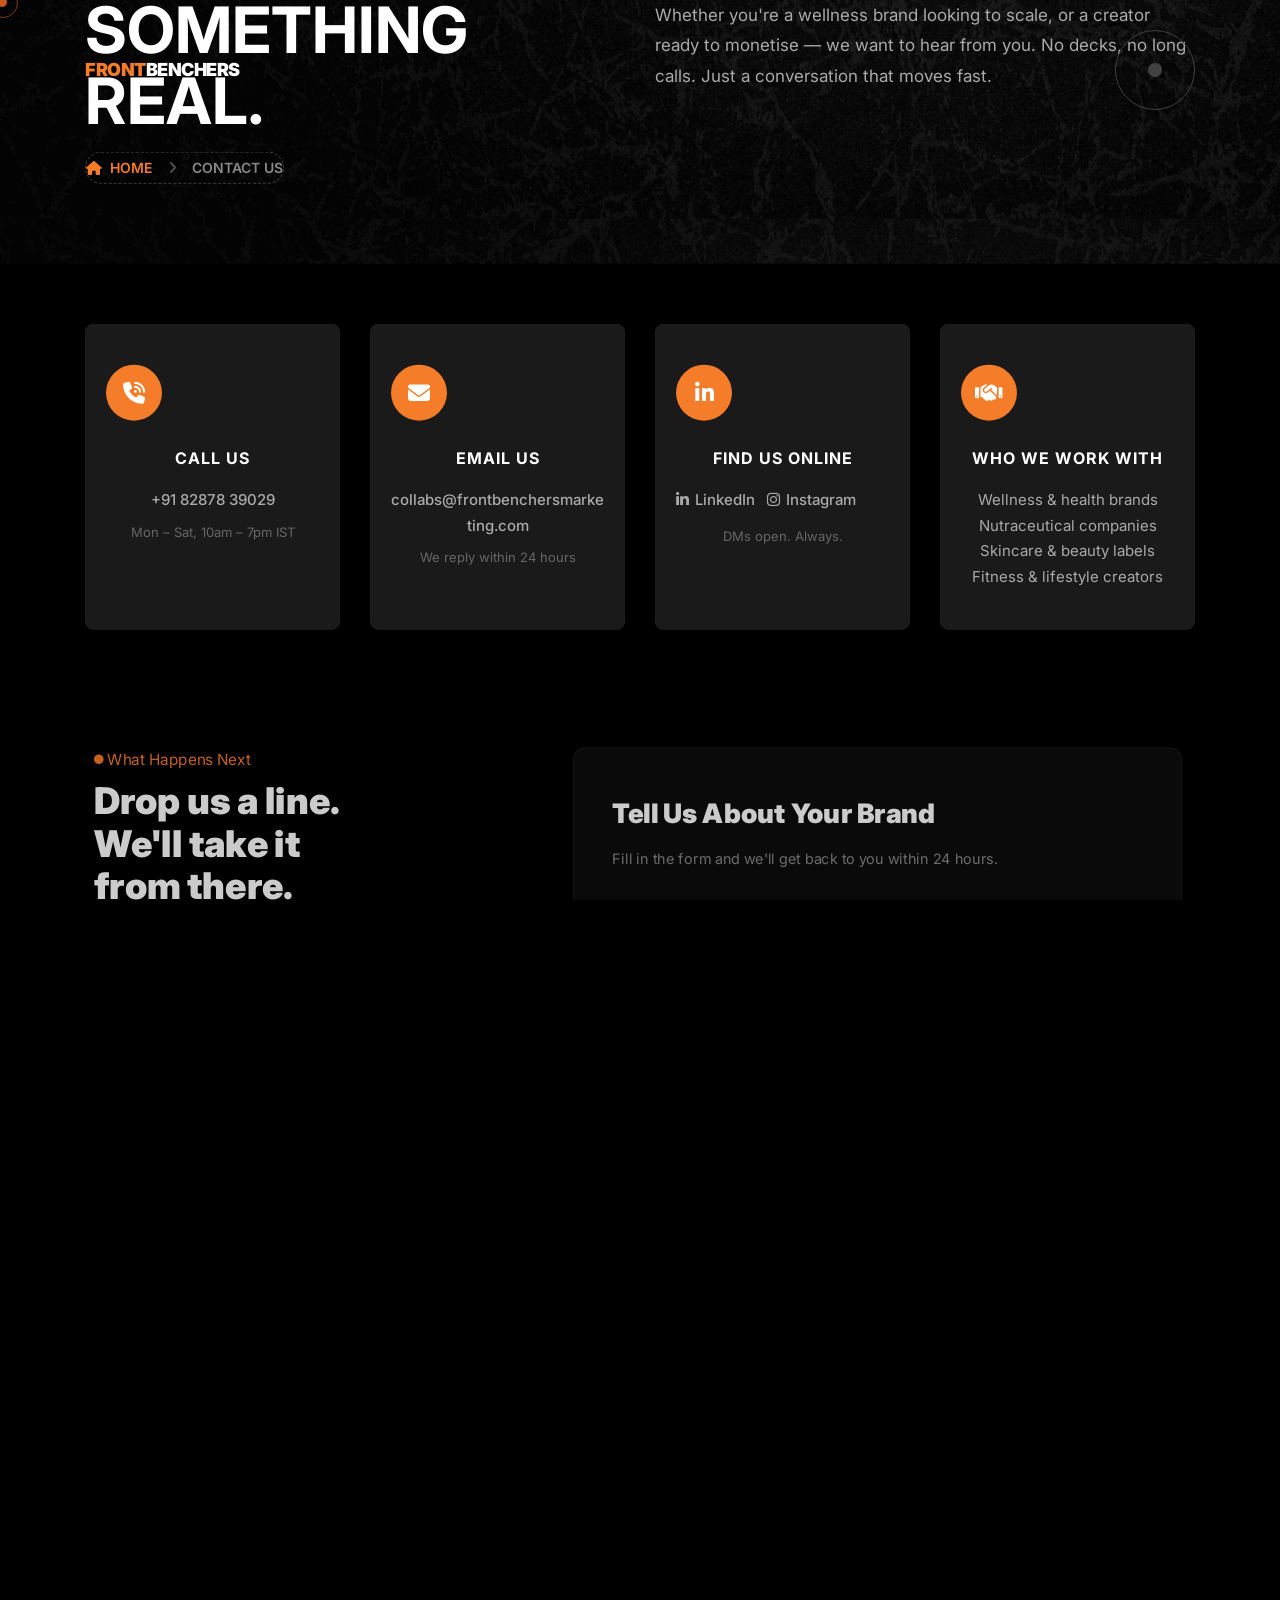
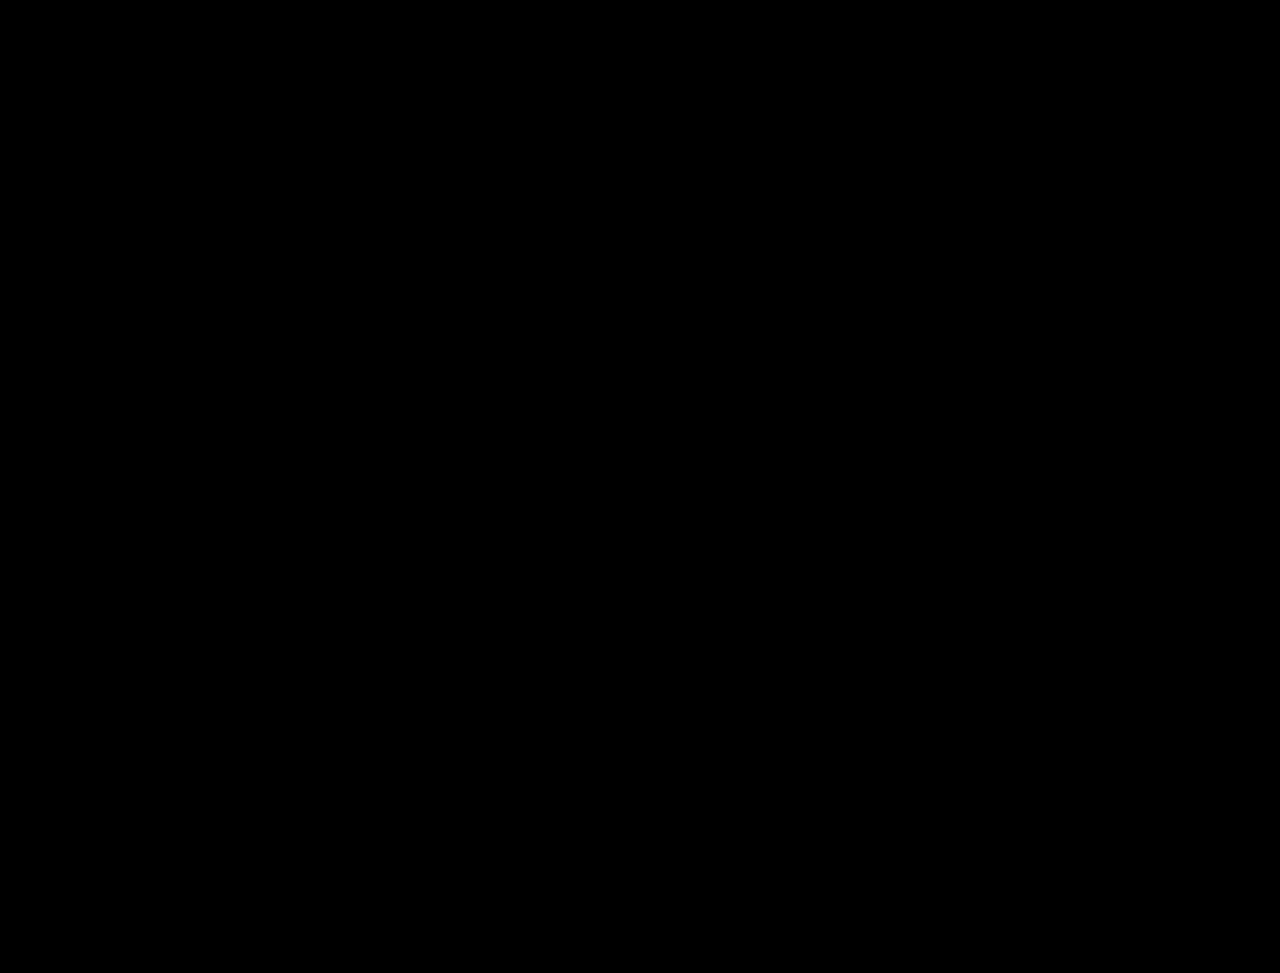
==== commit 8e961cf9: "Fix three UI bugs: hero text wrapping, hover text visibility, footer email - Wrap interval text in <" ====
--- a/contact-us.html
+++ b/contact-us.html
@@ -70,9 +70,13 @@
       .process-step__title { color: #fff; font-weight: 700; margin-bottom: 4px; font-size: 15px; }
       .process-step__desc { color: #888; font-size: 14px; line-height: 1.6; margin: 0; }
 
-      /* ===== Footer contact — always stacked ===== */
+      /* ===== Footer contact — single line ===== */
       .footer__single-meta { display: flex !important; flex-direction: column !important; gap: 10px !important; align-items: flex-start !important; }
-      .footer__single-meta a { display: block !important; white-space: normal !important; word-break: break-word !important; }
+      .footer__single-meta a { display: inline-flex !important; align-items: center !important; gap: 6px !important; white-space: nowrap !important; word-break: normal !important; font-size: 13px !important; }
+
+      /* ===== Fix hover text visibility on buttons ===== */
+      .btn--secondary:hover, .btn--tertiary:hover { color: var(--white) !important; }
+      .btn:hover { color: var(--white) !important; }
 
       /* ===== Brand marquee ===== */
       @keyframes marquee { 0% { transform: translateX(0); } 100% { transform: translateX(-50%); } }
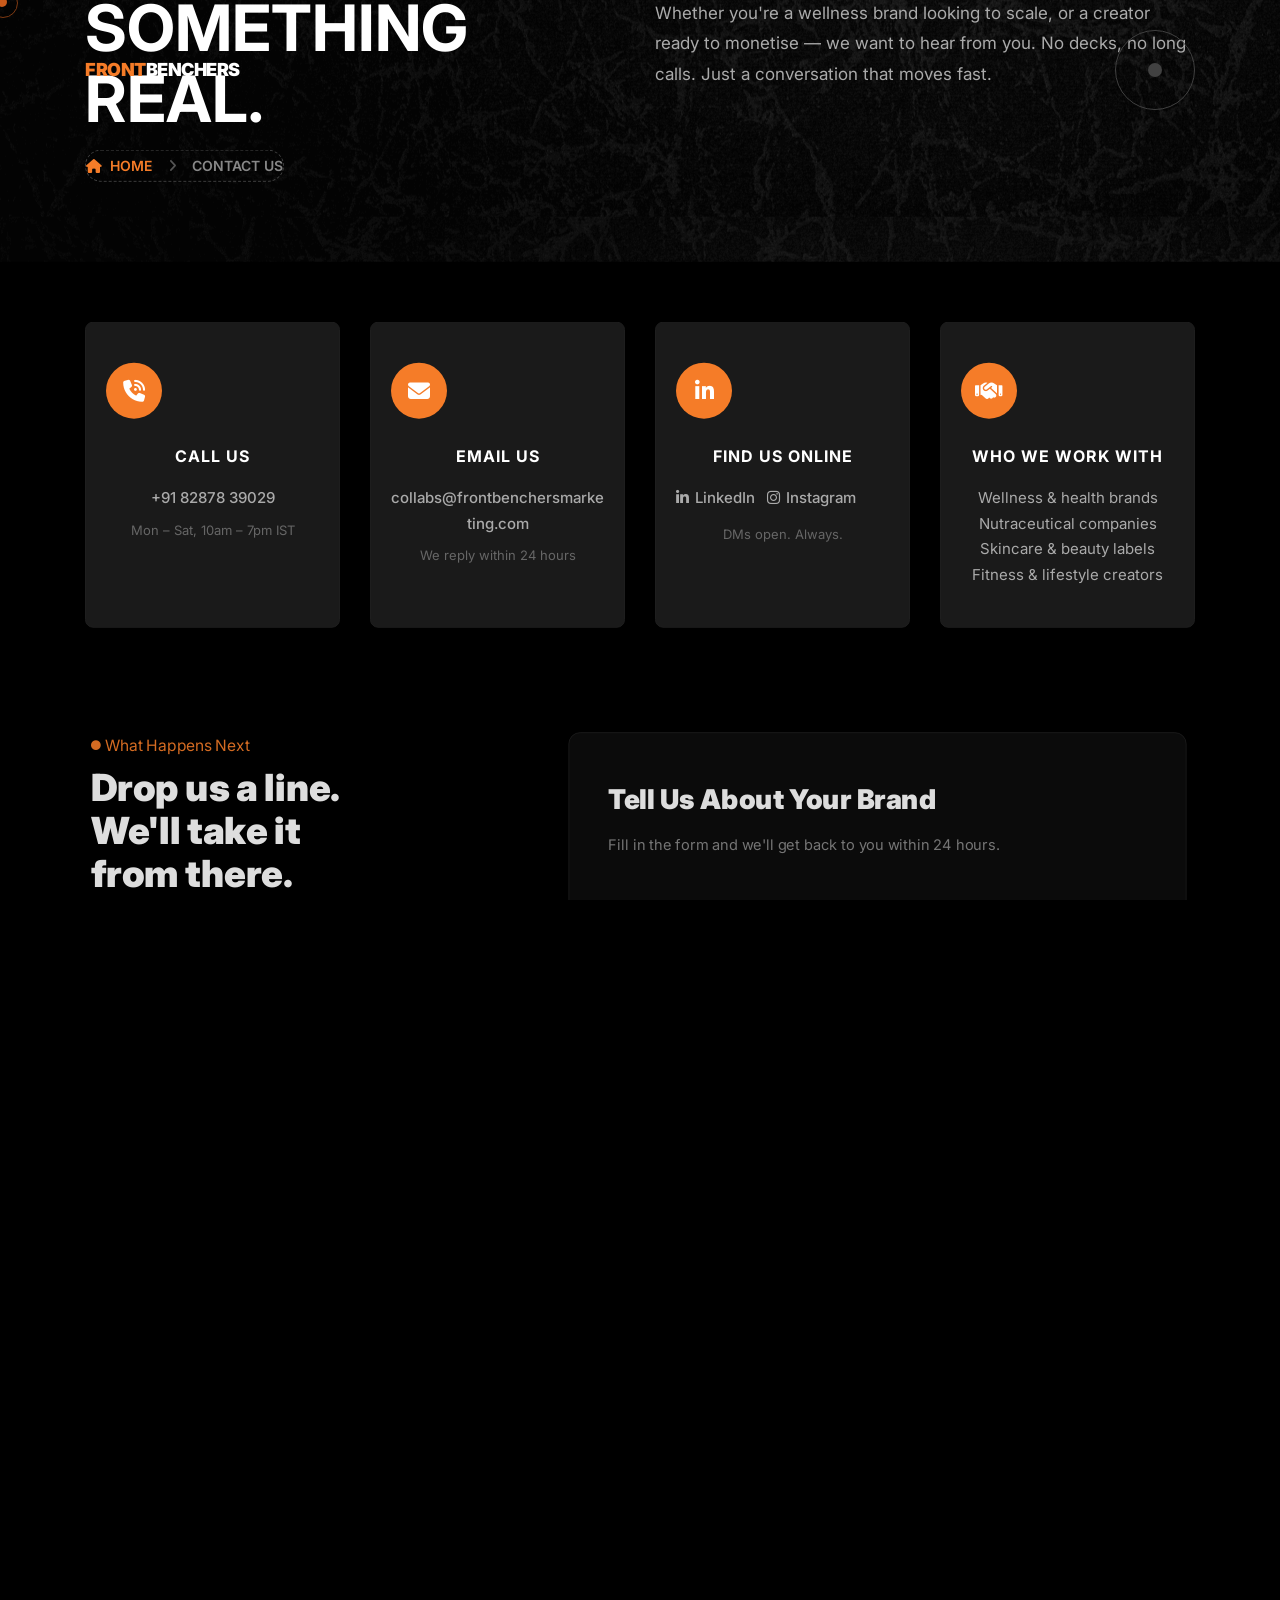
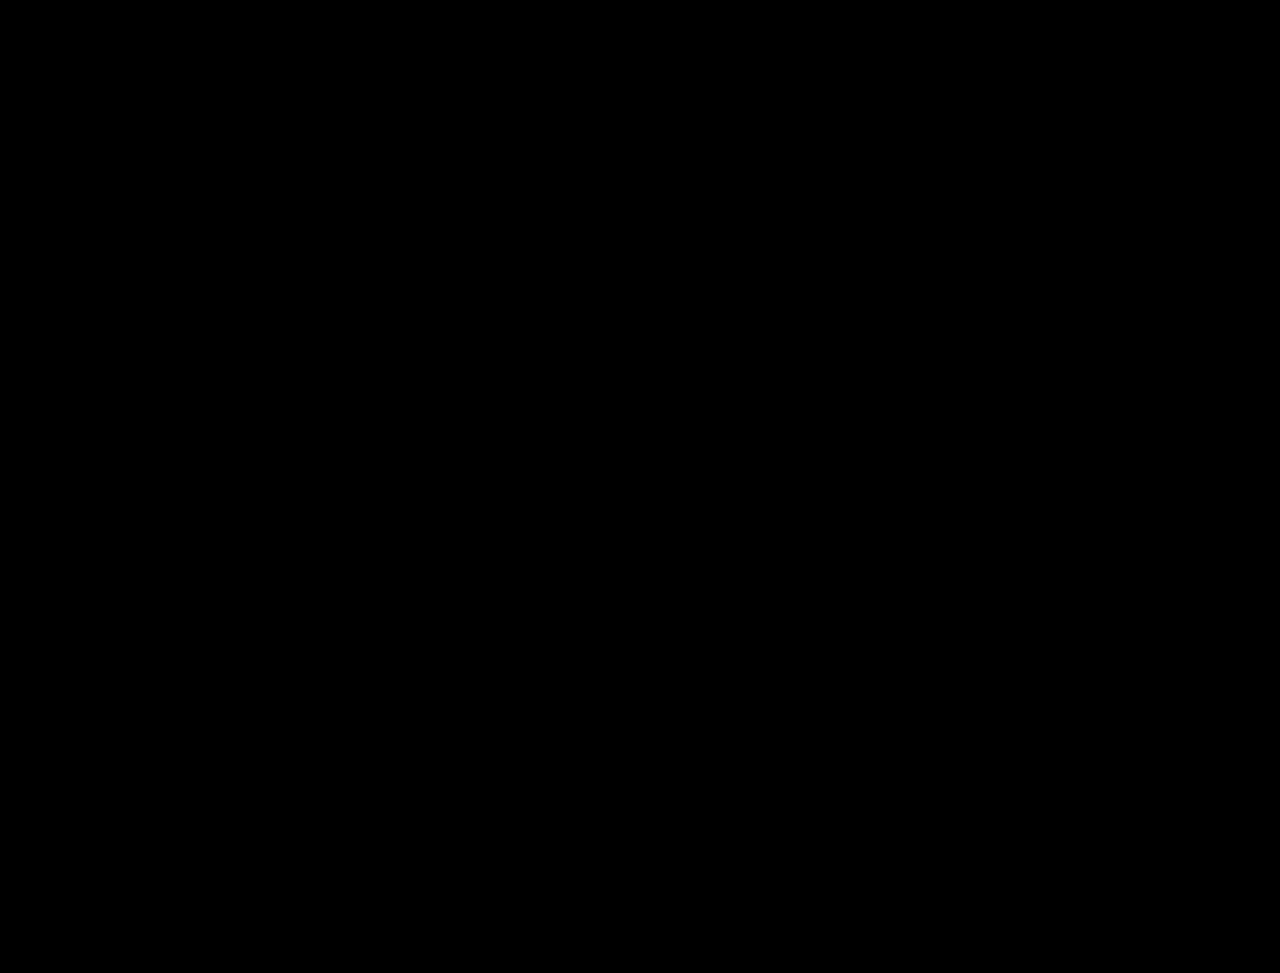
==== commit 9e34d8ab: "Integrate Web3Forms for contact and newsletter forms - Contact form: AJAX submission with inline suc" ====
--- a/contact-us.html
+++ b/contact-us.html
@@ -295,7 +295,11 @@
                         <div class="contact-main__form fade-top" style="background: #0d0d0d; border: 1px solid #1e1e1e; border-radius: 12px; padding: 48px 40px;">
                            <h3>Tell Us About Your Brand</h3>
                            <p style="color: #888; margin-bottom: 32px; font-size: 15px;">Fill in the form and we'll get back to you within 24 hours.</p>
-                           <form action="#" method="post" class="section__content-cta">
+                           <form id="contactForm" action="https://api.web3forms.com/submit" method="post" class="section__content-cta">
+                              <input type="hidden" name="access_key" value="ad79f153-b506-4ff0-9665-e0eaf037b347">
+                              <input type="hidden" name="subject" value="New Enquiry — FrontBenchers Website">
+                              <input type="hidden" name="from_name" value="FrontBenchers Website">
+                              <input type="checkbox" name="botcheck" style="display:none">
 
                               <div class="group-wrapper">
                                  <div class="group-input">
@@ -340,10 +344,11 @@
                                  <textarea name="contact-message" id="contactMessage" placeholder="Tell us about your brand, goals, or any specific campaign ideas you have in mind..."></textarea>
                               </div>
 
-                              <div class="form-cta justify-content-start">
-                                 <button type="submit" class="btn btn--primary" style="padding: 16px 40px; font-size: 15px;">
+                              <div class="form-cta justify-content-start" style="flex-direction: column; align-items: flex-start; gap: 16px;">
+                                 <button type="submit" id="contactSubmitBtn" class="btn btn--primary" style="padding: 16px 40px; font-size: 15px;">
                                     Send Message &nbsp;<i class="fa-solid fa-arrow-right"></i>
                                  </button>
+                                 <p id="contactFormMsg" style="display:none; font-size: 14px; margin: 0;"></p>
                               </div>
 
                            </form>
@@ -429,11 +434,16 @@
                         <div class="footer__single-content">
                            <p>Join our newsletter for wellness marketing insights, creator stories, and campaign ideas delivered to your inbox.</p>
                            <div class="footer__single-form">
-                              <form action="#" method="post">
+                              <form id="newsletterFormContact" action="https://api.web3forms.com/submit" method="post">
+                                 <input type="hidden" name="access_key" value="ad79f153-b506-4ff0-9665-e0eaf037b347">
+                                 <input type="hidden" name="subject" value="Newsletter Subscription — FrontBenchers">
+                                 <input type="hidden" name="from_name" value="FrontBenchers Newsletter">
+                                 <input type="checkbox" name="botcheck" style="display:none">
                                  <div class="input-email">
-                                    <input type="email" name="newsletter-email" placeholder="Enter Your Email">
+                                    <input type="email" name="newsletter-email" placeholder="Enter Your Email" required>
                                     <button type="submit" aria-label="subscribe"><i class="fa-regular fa-paper-plane"></i></button>
                                  </div>
+                                 <p id="newsletterMsgContact" style="display:none; font-size: 13px; margin-top: 8px;"></p>
                               </form>
                            </div>
                         </div>
@@ -488,6 +498,74 @@
    <script src="assets/vendor/vanilla-tilt/tilt.jquery.js"></script>
    <script src="assets/js/plugins.js"></script>
    <script src="assets/js/main.js"></script>
+   <script>
+      // ── Contact Form ──────────────────────────────────────────────
+      document.getElementById('contactForm').addEventListener('submit', async function (e) {
+         e.preventDefault();
+         const btn = document.getElementById('contactSubmitBtn');
+         const msg = document.getElementById('contactFormMsg');
+         const originalLabel = btn.innerHTML;
+
+         btn.disabled = true;
+         btn.innerHTML = 'Sending… <i class="fa-solid fa-spinner fa-spin"></i>';
+         msg.style.display = 'none';
+
+         try {
+            const res = await fetch('https://api.web3forms.com/submit', {
+               method: 'POST',
+               headers: { 'Content-Type': 'application/json', Accept: 'application/json' },
+               body: JSON.stringify(Object.fromEntries(new FormData(this)))
+            });
+            const data = await res.json();
+            if (data.success) {
+               msg.textContent = '✅ Message sent! We\'ll get back to you within 24 hours.';
+               msg.style.color = '#4caf50';
+               this.reset();
+            } else {
+               throw new Error(data.message || 'Submission failed');
+            }
+         } catch (err) {
+            msg.textContent = '❌ Something went wrong. Please email us at collabs@frontbenchersmarketing.com';
+            msg.style.color = '#f44336';
+         } finally {
+            msg.style.display = 'block';
+            btn.disabled = false;
+            btn.innerHTML = originalLabel;
+         }
+      });
+
+      // ── Footer Newsletter (contact page) ─────────────────────────
+      document.getElementById('newsletterFormContact').addEventListener('submit', async function (e) {
+         e.preventDefault();
+         const btn = this.querySelector('[type="submit"]');
+         const msg = document.getElementById('newsletterMsgContact');
+
+         btn.disabled = true;
+         msg.style.display = 'none';
+
+         try {
+            const res = await fetch('https://api.web3forms.com/submit', {
+               method: 'POST',
+               headers: { 'Content-Type': 'application/json', Accept: 'application/json' },
+               body: JSON.stringify(Object.fromEntries(new FormData(this)))
+            });
+            const data = await res.json();
+            if (data.success) {
+               msg.textContent = '✅ You\'re subscribed!';
+               msg.style.color = '#4caf50';
+               this.reset();
+            } else {
+               throw new Error(data.message || 'Subscription failed');
+            }
+         } catch (err) {
+            msg.textContent = '❌ Try again or email us directly.';
+            msg.style.color = '#f44336';
+         } finally {
+            msg.style.display = 'block';
+            btn.disabled = false;
+         }
+      });
+   </script>
 </body>
 
 </html>
